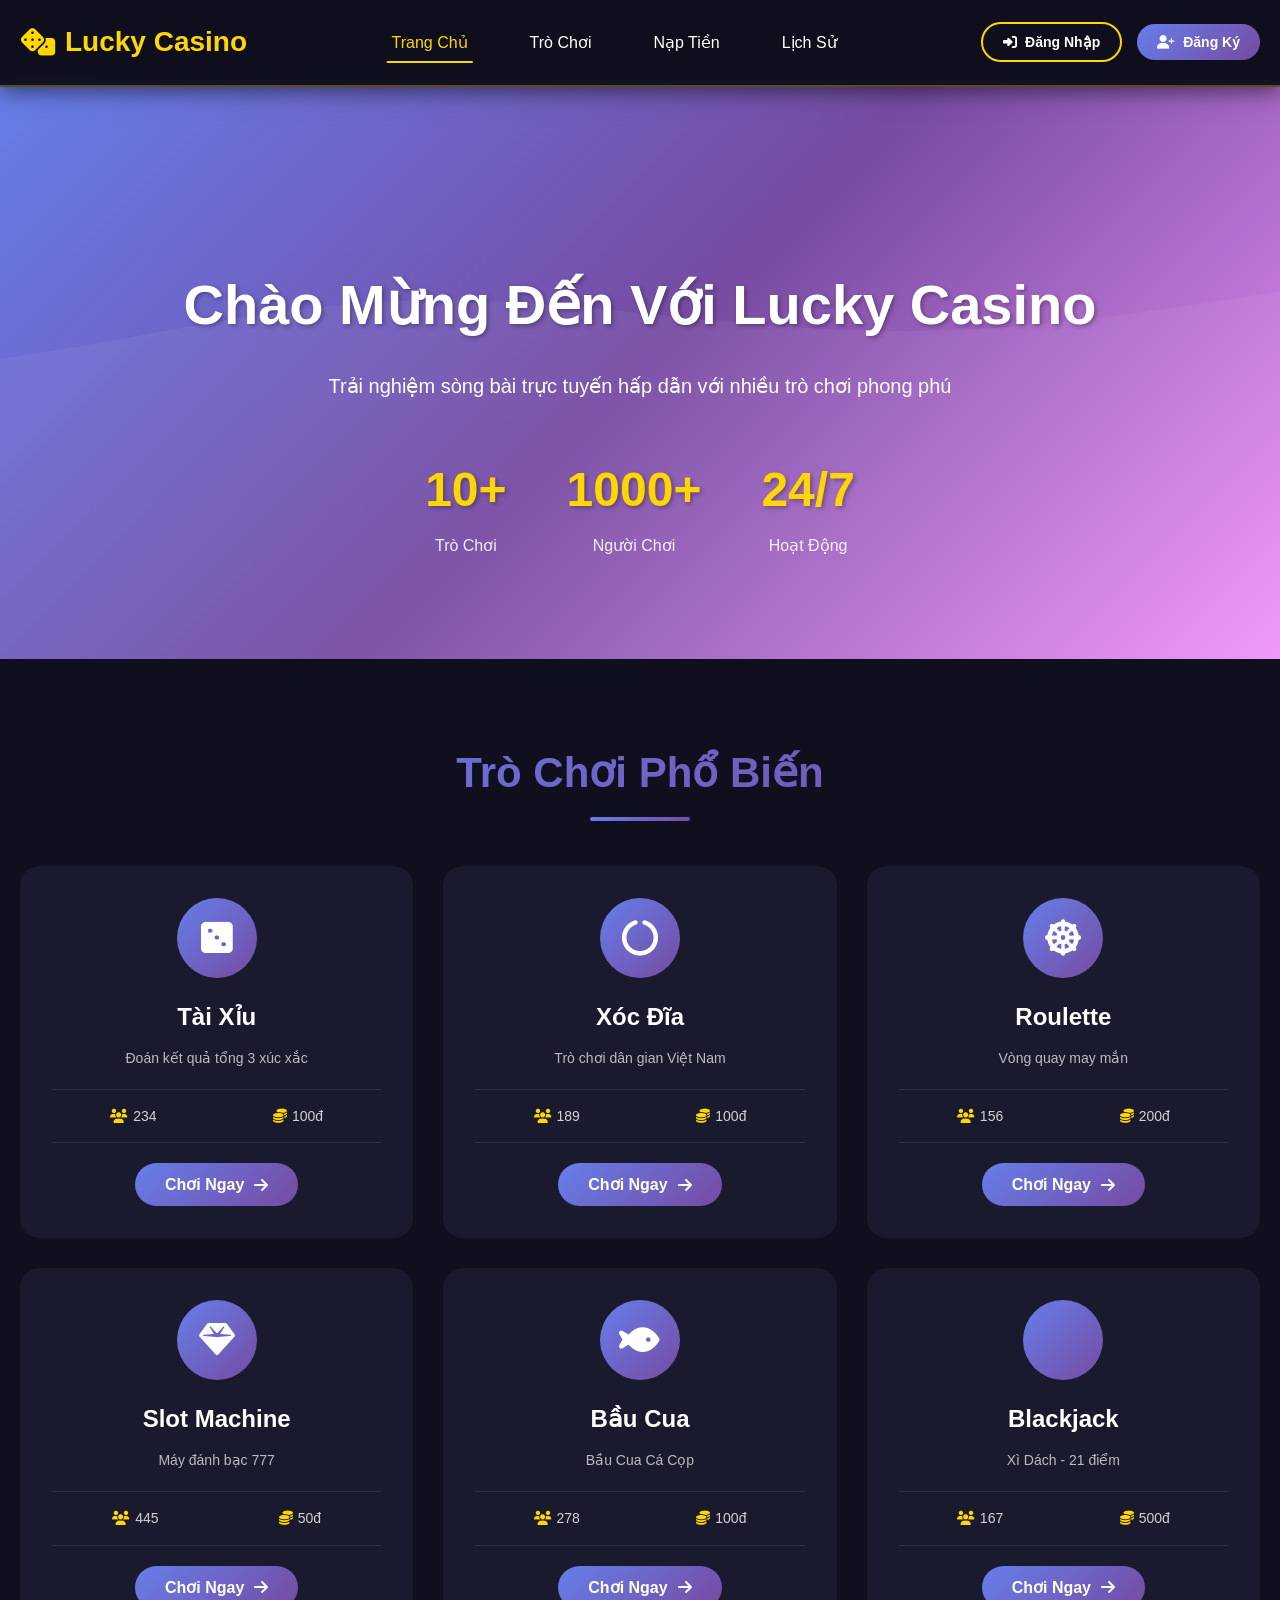
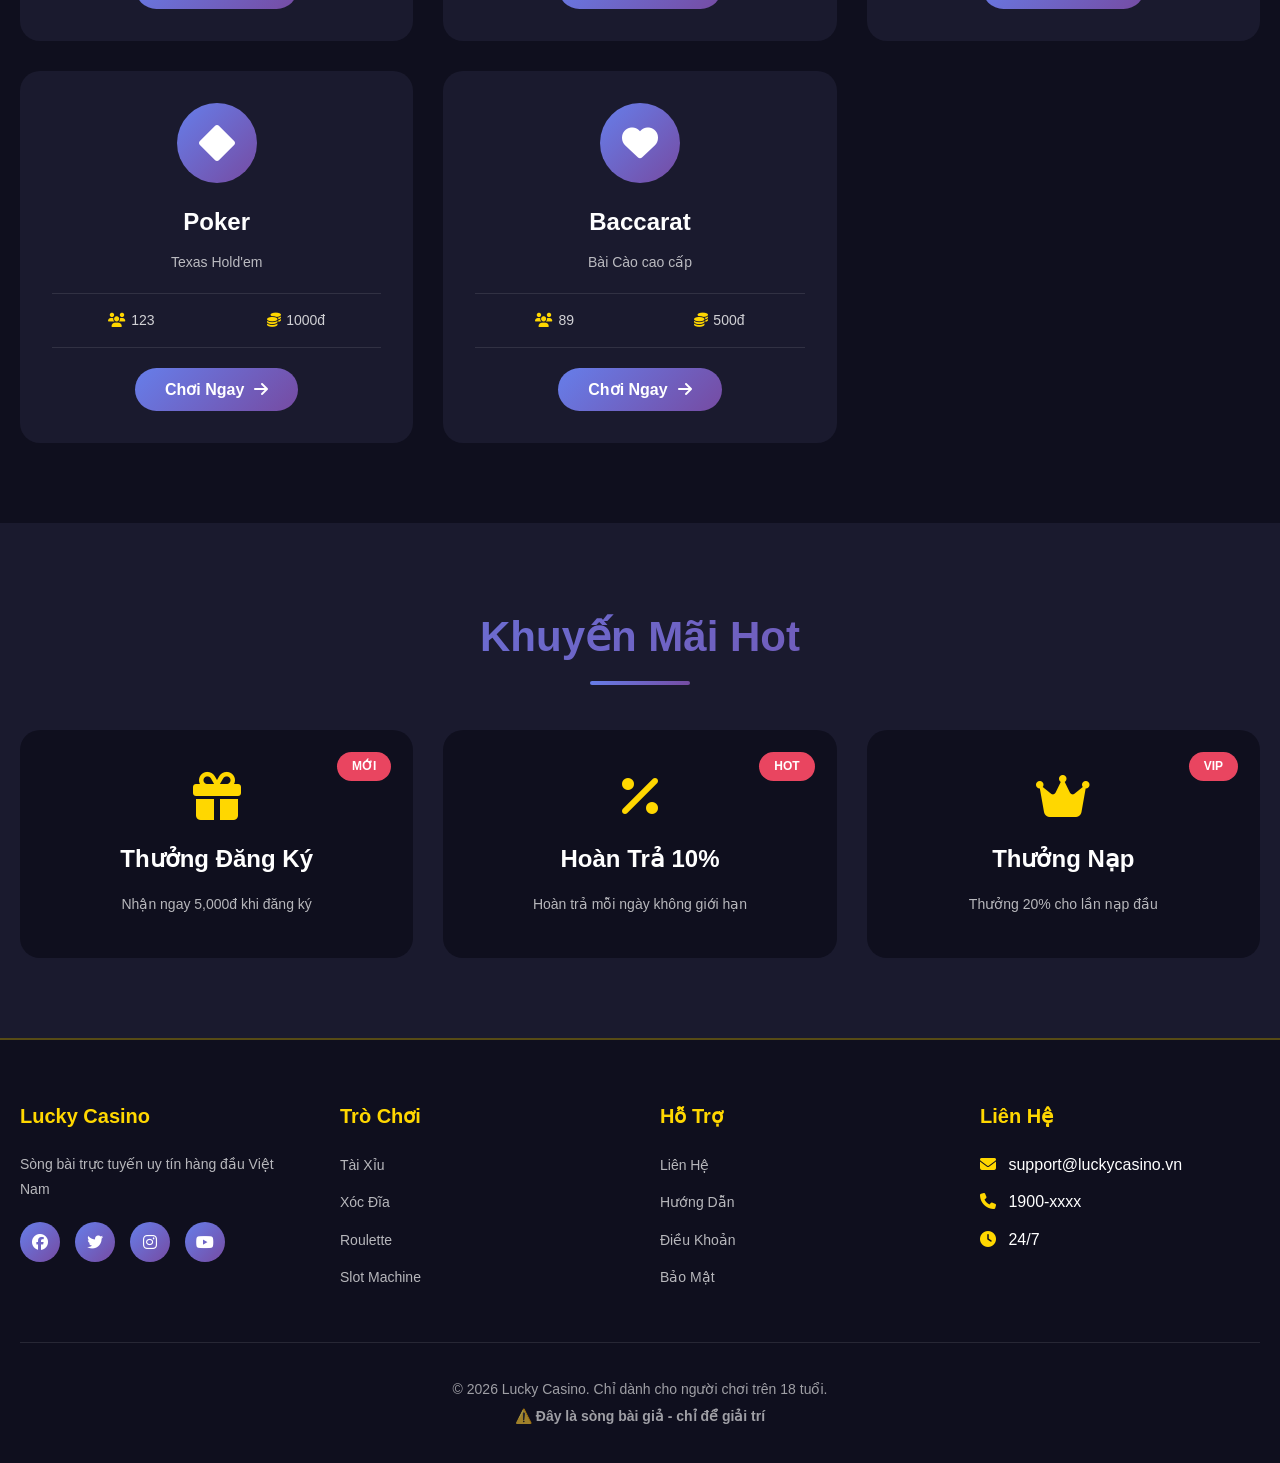
==== index.html @ 19bd76b5 "Add files via upload" ====
<!DOCTYPE html>
<html lang="vi">
<head>
    <meta charset="UTF-8">
    <meta name="viewport" content="width=device-width, initial-scale=1.0">
    <title>Lucky Casino - Sòng Bài Online</title>
    <link rel="stylesheet" href="css/style.css">
    <link rel="stylesheet" href="https://cdnjs.cloudflare.com/ajax/libs/font-awesome/6.4.0/css/all.min.css">
</head>
<body>
    <!-- Header -->
    <header class="header">
        <div class="container">
            <div class="header-content">
                <div class="logo">
                    <i class="fas fa-dice"></i>
                    <span>Lucky Casino</span>
                </div>
                <nav class="nav">
                    <a href="#" class="nav-link active">Trang Chủ</a>
                    <a href="#games" class="nav-link">Trò Chơi</a>
                    <a href="#" class="nav-link">Nạp Tiền</a>
                    <a href="#" class="nav-link">Lịch Sử</a>
                </nav>
                <div class="user-info" id="userInfo">
                    <!-- Logged Out State -->
                    <div class="auth-buttons" id="authButtons">
                        <button class="btn-login" onclick="showAuthModal('login')">
                            <i class="fas fa-sign-in-alt"></i>
                            Đăng Nhập
                        </button>
                        <button class="btn-register" onclick="showAuthModal('register')">
                            <i class="fas fa-user-plus"></i>
                            Đăng Ký
                        </button>
                    </div>
                    <!-- Logged In State -->
                    <div class="user-logged-in" id="userLoggedIn" style="display: none;">
                        <div class="balance">
                            <i class="fas fa-coins"></i>
                            <span id="userBalance">10,000</span>
                            <span class="currency">đ</span>
                        </div>
                        <div class="user-avatar" onclick="toggleUserMenu()">
                            <i class="fas fa-user"></i>
                            <span id="userName" class="user-name">Player</span>
                        </div>
                        <!-- User Dropdown Menu -->
                        <div class="user-menu" id="userMenu">
                            <div class="user-menu-header">
                                <i class="fas fa-user-circle"></i>
                                <span id="userMenuName">Player</span>
                            </div>
                            <ul>
                                <li onclick="showProfile()"><i class="fas fa-id-card"></i> Hồ Sơ</li>
                                <li onclick="showDepositModal()"><i class="fas fa-wallet"></i> Nạp Tiền</li>
                                <li onclick="showHistory()"><i class="fas fa-history"></i> Lịch Sử</li>
                                <li onclick="showSettings()"><i class="fas fa-cog"></i> Cài Đặt</li>
                                <li class="logout" onclick="logout()"><i class="fas fa-sign-out-alt"></i> Đăng Xuất</li>
                            </ul>
                        </div>
                    </div>
                </div>
            </div>
        </div>
    </header>

    <!-- Hero Section -->
    <section class="hero">
        <div class="hero-overlay"></div>
        <div class="container">
            <div class="hero-content">
                <h1 class="hero-title">Chào Mừng Đến Với Lucky Casino</h1>
                <p class="hero-subtitle">Trải nghiệm sòng bài trực tuyến hấp dẫn với nhiều trò chơi phong phú</p>
                <div class="hero-stats">
                    <div class="stat-item">
                        <div class="stat-number">10+</div>
                        <div class="stat-label">Trò Chơi</div>
                    </div>
                    <div class="stat-item">
                        <div class="stat-number">1000+</div>
                        <div class="stat-label">Người Chơi</div>
                    </div>
                    <div class="stat-item">
                        <div class="stat-number">24/7</div>
                        <div class="stat-label">Hoạt Động</div>
                    </div>
                </div>
            </div>
        </div>
    </section>

    <!-- Games Section -->
    <section class="games-section" id="games">
        <div class="container">
            <h2 class="section-title">Trò Chơi Phổ Biến</h2>
            <div class="games-grid">
                <!-- Tài Xỉu -->
                <div class="game-card" data-game="taixiu">
                    <div class="game-icon">
                        <i class="fas fa-dice-three"></i>
                    </div>
                    <h3 class="game-title">Tài Xỉu</h3>
                    <p class="game-description">Đoán kết quả tổng 3 xúc xắc</p>
                    <div class="game-stats">
                        <span class="players"><i class="fas fa-users"></i> 234</span>
                        <span class="min-bet"><i class="fas fa-coins"></i> 100đ</span>
                    </div>
                    <button class="play-btn">
                        <span>Chơi Ngay</span>
                        <i class="fas fa-arrow-right"></i>
                    </button>
                </div>

                <!-- Xóc Đĩa -->
                <div class="game-card" data-game="xocdia">
                    <div class="game-icon">
                        <i class="fas fa-circle-notch"></i>
                    </div>
                    <h3 class="game-title">Xóc Đĩa</h3>
                    <p class="game-description">Trò chơi dân gian Việt Nam</p>
                    <div class="game-stats">
                        <span class="players"><i class="fas fa-users"></i> 189</span>
                        <span class="min-bet"><i class="fas fa-coins"></i> 100đ</span>
                    </div>
                    <button class="play-btn">
                        <span>Chơi Ngay</span>
                        <i class="fas fa-arrow-right"></i>
                    </button>
                </div>

                <!-- Roulette -->
                <div class="game-card" data-game="roulette">
                    <div class="game-icon">
                        <i class="fas fa-dharmachakra"></i>
                    </div>
                    <h3 class="game-title">Roulette</h3>
                    <p class="game-description">Vòng quay may mắn</p>
                    <div class="game-stats">
                        <span class="players"><i class="fas fa-users"></i> 156</span>
                        <span class="min-bet"><i class="fas fa-coins"></i> 200đ</span>
                    </div>
                    <button class="play-btn">
                        <span>Chơi Ngay</span>
                        <i class="fas fa-arrow-right"></i>
                    </button>
                </div>

                <!-- Slot Machine -->
                <div class="game-card" data-game="slot">
                    <div class="game-icon">
                        <i class="fas fa-gem"></i>
                    </div>
                    <h3 class="game-title">Slot Machine</h3>
                    <p class="game-description">Máy đánh bạc 777</p>
                    <div class="game-stats">
                        <span class="players"><i class="fas fa-users"></i> 445</span>
                        <span class="min-bet"><i class="fas fa-coins"></i> 50đ</span>
                    </div>
                    <button class="play-btn">
                        <span>Chơi Ngay</span>
                        <i class="fas fa-arrow-right"></i>
                    </button>
                </div>

                <!-- Bầu Cua -->
                <div class="game-card" data-game="baucua">
                    <div class="game-icon">
                        <i class="fas fa-fish"></i>
                    </div>
                    <h3 class="game-title">Bầu Cua</h3>
                    <p class="game-description">Bầu Cua Cá Cọp</p>
                    <div class="game-stats">
                        <span class="players"><i class="fas fa-users"></i> 278</span>
                        <span class="min-bet"><i class="fas fa-coins"></i> 100đ</span>
                    </div>
                    <button class="play-btn">
                        <span>Chơi Ngay</span>
                        <i class="fas fa-arrow-right"></i>
                    </button>
                </div>

                <!-- Blackjack -->
                <div class="game-card" data-game="blackjack">
                    <div class="game-icon">
                        <i class="fas fa-spade"></i>
                    </div>
                    <h3 class="game-title">Blackjack</h3>
                    <p class="game-description">Xì Dách - 21 điểm</p>
                    <div class="game-stats">
                        <span class="players"><i class="fas fa-users"></i> 167</span>
                        <span class="min-bet"><i class="fas fa-coins"></i> 500đ</span>
                    </div>
                    <button class="play-btn">
                        <span>Chơi Ngay</span>
                        <i class="fas fa-arrow-right"></i>
                    </button>
                </div>

                <!-- Poker -->
                <div class="game-card" data-game="poker">
                    <div class="game-icon">
                        <i class="fas fa-diamond"></i>
                    </div>
                    <h3 class="game-title">Poker</h3>
                    <p class="game-description">Texas Hold'em</p>
                    <div class="game-stats">
                        <span class="players"><i class="fas fa-users"></i> 123</span>
                        <span class="min-bet"><i class="fas fa-coins"></i> 1000đ</span>
                    </div>
                    <button class="play-btn">
                        <span>Chơi Ngay</span>
                        <i class="fas fa-arrow-right"></i>
                    </button>
                </div>

                <!-- Baccarat -->
                <div class="game-card" data-game="baccarat">
                    <div class="game-icon">
                        <i class="fas fa-heart"></i>
                    </div>
                    <h3 class="game-title">Baccarat</h3>
                    <p class="game-description">Bài Cào cao cấp</p>
                    <div class="game-stats">
                        <span class="players"><i class="fas fa-users"></i> 89</span>
                        <span class="min-bet"><i class="fas fa-coins"></i> 500đ</span>
                    </div>
                    <button class="play-btn">
                        <span>Chơi Ngay</span>
                        <i class="fas fa-arrow-right"></i>
                    </button>
                </div>
            </div>
        </div>
    </section>

    <!-- Promotions Section -->
    <section class="promotions-section">
        <div class="container">
            <h2 class="section-title">Khuyến Mãi Hot</h2>
            <div class="promotions-grid">
                <div class="promo-card">
                    <div class="promo-badge">Mới</div>
                    <i class="fas fa-gift promo-icon"></i>
                    <h3>Thưởng Đăng Ký</h3>
                    <p>Nhận ngay 5,000đ khi đăng ký</p>
                </div>
                <div class="promo-card">
                    <div class="promo-badge">Hot</div>
                    <i class="fas fa-percentage promo-icon"></i>
                    <h3>Hoàn Trả 10%</h3>
                    <p>Hoàn trả mỗi ngày không giới hạn</p>
                </div>
                <div class="promo-card">
                    <div class="promo-badge">VIP</div>
                    <i class="fas fa-crown promo-icon"></i>
                    <h3>Thưởng Nạp</h3>
                    <p>Thưởng 20% cho lần nạp đầu</p>
                </div>
            </div>
        </div>
    </section>

    <!-- Footer -->
    <footer class="footer">
        <div class="container">
            <div class="footer-content">
                <div class="footer-section">
                    <h4>Lucky Casino</h4>
                    <p>Sòng bài trực tuyến uy tín hàng đầu Việt Nam</p>
                    <div class="social-links">
                        <a href="#"><i class="fab fa-facebook"></i></a>
                        <a href="#"><i class="fab fa-twitter"></i></a>
                        <a href="#"><i class="fab fa-instagram"></i></a>
                        <a href="#"><i class="fab fa-youtube"></i></a>
                    </div>
                </div>
                <div class="footer-section">
                    <h4>Trò Chơi</h4>
                    <ul>
                        <li><a href="#">Tài Xỉu</a></li>
                        <li><a href="#">Xóc Đĩa</a></li>
                        <li><a href="#">Roulette</a></li>
                        <li><a href="#">Slot Machine</a></li>
                    </ul>
                </div>
                <div class="footer-section">
                    <h4>Hỗ Trợ</h4>
                    <ul>
                        <li><a href="#">Liên Hệ</a></li>
                        <li><a href="#">Hướng Dẫn</a></li>
                        <li><a href="#">Điều Khoản</a></li>
                        <li><a href="#">Bảo Mật</a></li>
                    </ul>
                </div>
                <div class="footer-section">
                    <h4>Liên Hệ</h4>
                    <ul>
                        <li><i class="fas fa-envelope"></i> support@luckycasino.vn</li>
                        <li><i class="fas fa-phone"></i> 1900-xxxx</li>
                        <li><i class="fas fa-clock"></i> 24/7</li>
                    </ul>
                </div>
            </div>
            <div class="footer-bottom">
                <p>&copy; 2026 Lucky Casino. Chỉ dành cho người chơi trên 18 tuổi.</p>
                <p class="warning">⚠️ Đây là sòng bài giả - chỉ để giải trí</p>
            </div>
        </div>
    </footer>

    <!-- Auth Modal -->
    <div class="auth-modal" id="authModal">
        <div class="auth-modal-overlay" onclick="closeAuthModal()"></div>
        <div class="auth-modal-content">
            <button class="auth-modal-close" onclick="closeAuthModal()">
                <i class="fas fa-times"></i>
            </button>
            
            <!-- Login Form -->
            <div class="auth-form" id="loginForm">
                <div class="auth-header">
                    <i class="fas fa-dice auth-icon"></i>
                    <h2>Đăng Nhập</h2>
                    <p>Chào mừng trở lại Lucky Casino!</p>
                </div>
                <form onsubmit="handleLogin(event)">
                    <div class="form-group">
                        <label>
                            <i class="fas fa-user"></i>
                            Tên đăng nhập hoặc Email
                        </label>
                        <input type="text" id="loginUsername" placeholder="Nhập tên đăng nhập" required>
                    </div>
                    <div class="form-group">
                        <label>
                            <i class="fas fa-lock"></i>
                            Mật khẩu
                        </label>
                        <div class="password-input">
                            <input type="password" id="loginPassword" placeholder="Nhập mật khẩu" required>
                            <button type="button" class="toggle-password" onclick="togglePassword('loginPassword')">
                                <i class="fas fa-eye"></i>
                            </button>
                        </div>
                    </div>
                    <div class="form-options">
                        <label class="remember-me">
                            <input type="checkbox" id="rememberMe">
                            <span>Ghi nhớ đăng nhập</span>
                        </label>
                        <a href="#" class="forgot-password">Quên mật khẩu?</a>
                    </div>
                    <button type="submit" class="btn-submit">
                        <i class="fas fa-sign-in-alt"></i>
                        Đăng Nhập
                    </button>
                </form>
                <div class="auth-divider">
                    <span>hoặc</span>
                </div>
                <div class="social-login">
                    <button class="btn-social btn-facebook">
                        <i class="fab fa-facebook-f"></i>
                        Facebook
                    </button>
                    <button class="btn-social btn-google">
                        <i class="fab fa-google"></i>
                        Google
                    </button>
                </div>
                <div class="auth-switch">
                    <p>Chưa có tài khoản? <a href="#" onclick="switchAuthMode('register'); return false;">Đăng ký ngay</a></p>
                </div>
            </div>

            <!-- Register Form -->
            <div class="auth-form" id="registerForm" style="display: none;">
                <div class="auth-header">
                    <i class="fas fa-user-plus auth-icon"></i>
                    <h2>Đăng Ký Tài Khoản</h2>
                    <p>Tham gia Lucky Casino ngay hôm nay!</p>
                </div>
                <form onsubmit="handleRegister(event)">
                    <div class="form-group">
                        <label>
                            <i class="fas fa-user"></i>
                            Tên đăng nhập
                        </label>
                        <input type="text" id="registerUsername" placeholder="Chọn tên đăng nhập" required minlength="4">
                        <small class="form-hint">Ít nhất 4 ký tự</small>
                    </div>
                    <div class="form-group">
                        <label>
                            <i class="fas fa-envelope"></i>
                            Email
                        </label>
                        <input type="email" id="registerEmail" placeholder="your@email.com" required>
                    </div>
                    <div class="form-group">
                        <label>
                            <i class="fas fa-phone"></i>
                            Số điện thoại
                        </label>
                        <input type="tel" id="registerPhone" placeholder="0123456789" required pattern="[0-9]{10}">
                        <small class="form-hint">10 chữ số</small>
                    </div>
                    <div class="form-group">
                        <label>
                            <i class="fas fa-lock"></i>
                            Mật khẩu
                        </label>
                        <div class="password-input">
                            <input type="password" id="registerPassword" placeholder="Tạo mật khẩu mạnh" required minlength="6">
                            <button type="button" class="toggle-password" onclick="togglePassword('registerPassword')">
                                <i class="fas fa-eye"></i>
                            </button>
                        </div>
                        <div class="password-strength" id="passwordStrength">
                            <div class="strength-bar"></div>
                        </div>
                        <small class="form-hint">Ít nhất 6 ký tự</small>
                    </div>
                    <div class="form-group">
                        <label>
                            <i class="fas fa-lock"></i>
                            Xác nhận mật khẩu
                        </label>
                        <div class="password-input">
                            <input type="password" id="registerPasswordConfirm" placeholder="Nhập lại mật khẩu" required>
                            <button type="button" class="toggle-password" onclick="togglePassword('registerPasswordConfirm')">
                                <i class="fas fa-eye"></i>
                            </button>
                        </div>
                    </div>
                    <div class="form-group checkbox-group">
                        <label class="checkbox-label">
                            <input type="checkbox" id="agreeTerms" required>
                            <span>Tôi đồng ý với <a href="#">Điều khoản sử dụng</a> và <a href="#">Chính sách bảo mật</a></span>
                        </label>
                        <label class="checkbox-label">
                            <input type="checkbox" id="ageConfirm" required>
                            <span>Tôi xác nhận đã đủ 18 tuổi</span>
                        </label>
                    </div>
                    <button type="submit" class="btn-submit">
                        <i class="fas fa-user-plus"></i>
                        Đăng Ký
                    </button>
                </form>
                <div class="auth-divider">
                    <span>hoặc</span>
                </div>
                <div class="social-login">
                    <button class="btn-social btn-facebook">
                        <i class="fab fa-facebook-f"></i>
                        Facebook
                    </button>
                    <button class="btn-social btn-google">
                        <i class="fab fa-google"></i>
                        Google
                    </button>
                </div>
                <div class="auth-switch">
                    <p>Đã có tài khoản? <a href="#" onclick="switchAuthMode('login'); return false;">Đăng nhập</a></p>
                </div>
            </div>
        </div>
    </div>

    <!-- Deposit Modal -->
    <div class="modal" id="depositModal">
        <div class="modal-overlay" onclick="closeDepositModal()"></div>
        <div class="modal-content">
            <button class="modal-close" onclick="closeDepositModal()">
                <i class="fas fa-times"></i>
            </button>
            
            <div class="modal-header">
                <i class="fas fa-wallet"></i>
                <h2>Nạp Tiền</h2>
                <p>Chọn phương thức nạp tiền phù hợp</p>
            </div>

            <div class="deposit-methods">
                <div class="method-card" onclick="selectDepositMethod('bank')">
                    <div class="method-icon">
                        <i class="fas fa-university"></i>
                    </div>
                    <h3>Chuyển Khoản</h3>
                    <p>Ngân hàng nội địa</p>
                    <span class="method-badge">Phổ biến</span>
                </div>

                <div class="method-card" onclick="selectDepositMethod('momo')">
                    <div class="method-icon momo">
                        <i class="fas fa-mobile-alt"></i>
                    </div>
                    <h3>Ví MoMo</h3>
                    <p>Nạp qua ví điện tử</p>
                    <span class="method-badge instant">Tức thì</span>
                </div>

                <div class="method-card" onclick="selectDepositMethod('zalopay')">
                    <div class="method-icon zalopay">
                        <i class="fas fa-wallet"></i>
                    </div>
                    <h3>ZaloPay</h3>
                    <p>Thanh toán nhanh</p>
                    <span class="method-badge instant">Tức thì</span>
                </div>

                <div class="method-card" onclick="selectDepositMethod('card')">
                    <div class="method-icon card">
                        <i class="fas fa-credit-card"></i>
                    </div>
                    <h3>Thẻ Cào</h3>
                    <p>Viettel, Mobi, Vina</p>
                    <span class="method-badge">Tiện lợi</span>
                </div>
            </div>

            <!-- Deposit Form -->
            <div class="deposit-form" id="depositForm" style="display: none;">
                <div class="back-btn" onclick="backToMethods()">
                    <i class="fas fa-arrow-left"></i> Quay lại
                </div>

                <div class="deposit-form-content">
                    <!-- Bank Transfer -->
                    <div class="payment-method" id="bankMethod" style="display: none;">
                        <h3><i class="fas fa-university"></i> Chuyển Khoản Ngân Hàng</h3>
                        <div class="bank-info">
                            <div class="info-item">
                                <label>Ngân hàng:</label>
                                <span class="copyable" onclick="copyText(this)">Vietcombank <i class="fas fa-copy"></i></span>
                            </div>
                            <div class="info-item">
                                <label>Số tài khoản:</label>
                                <span class="copyable" onclick="copyText(this)">0123456789 <i class="fas fa-copy"></i></span>
                            </div>
                            <div class="info-item">
                                <label>Chủ tài khoản:</label>
                                <span>LUCKY CASINO</span>
                            </div>
                            <div class="info-item">
                                <label>Nội dung CK:</label>
                                <span class="copyable highlight" onclick="copyText(this)">LC<span id="userCode">12345</span> <i class="fas fa-copy"></i></span>
                            </div>
                        </div>
                        <div class="qr-code">
                            <div class="qr-placeholder">
                                <i class="fas fa-qrcode"></i>
                                <p>Mã QR chuyển khoản</p>
                            </div>
                        </div>
                        <div class="form-group">
                            <label>Số tiền nạp (đ):</label>
                            <input type="number" id="bankAmount" placeholder="Nhập số tiền" min="10000" step="10000">
                            <div class="quick-amounts">
                                <button onclick="setAmount(10000)">10,000đ</button>
                                <button onclick="setAmount(50000)">50,000đ</button>
                                <button onclick="setAmount(100000)">100,000đ</button>
                                <button onclick="setAmount(500000)">500,000đ</button>
                            </div>
                        </div>
                        <button class="btn-submit" onclick="confirmDeposit('bank')">
                            <i class="fas fa-check"></i> Tôi Đã Chuyển Khoản
                        </button>
                    </div>

                    <!-- MoMo -->
                    <div class="payment-method" id="momoMethod" style="display: none;">
                        <h3><i class="fas fa-mobile-alt"></i> Nạp Qua Ví MoMo</h3>
                        <div class="ewallet-info">
                            <div class="info-item">
                                <label>Số điện thoại:</label>
                                <span class="copyable" onclick="copyText(this)">0912345678 <i class="fas fa-copy"></i></span>
                            </div>
                            <div class="info-item">
                                <label>Tên:</label>
                                <span>LUCKY CASINO</span>
                            </div>
                            <div class="info-item">
                                <label>Nội dung:</label>
                                <span class="copyable highlight" onclick="copyText(this)">LC<span id="userCodeMomo">12345</span> <i class="fas fa-copy"></i></span>
                            </div>
                        </div>
                        <div class="form-group">
                            <label>Số tiền nạp (đ):</label>
                            <input type="number" id="momoAmount" placeholder="Nhập số tiền" min="10000" step="10000">
                            <div class="quick-amounts">
                                <button onclick="setAmount(10000, 'momo')">10,000đ</button>
                                <button onclick="setAmount(50000, 'momo')">50,000đ</button>
                                <button onclick="setAmount(100000, 'momo')">100,000đ</button>
                                <button onclick="setAmount(500000, 'momo')">500,000đ</button>
                            </div>
                        </div>
                        <button class="btn-submit" onclick="confirmDeposit('momo')">
                            <i class="fas fa-check"></i> Xác Nhận Đã Chuyển
                        </button>
                    </div>

                    <!-- ZaloPay -->
                    <div class="payment-method" id="zalopayMethod" style="display: none;">
                        <h3><i class="fas fa-wallet"></i> Nạp Qua ZaloPay</h3>
                        <div class="ewallet-info">
                            <div class="info-item">
                                <label>Số điện thoại:</label>
                                <span class="copyable" onclick="copyText(this)">0987654321 <i class="fas fa-copy"></i></span>
                            </div>
                            <div class="info-item">
                                <label>Tên:</label>
                                <span>LUCKY CASINO</span>
                            </div>
                            <div class="info-item">
                                <label>Nội dung:</label>
                                <span class="copyable highlight" onclick="copyText(this)">LC<span id="userCodeZalo">12345</span> <i class="fas fa-copy"></i></span>
                            </div>
                        </div>
                        <div class="form-group">
                            <label>Số tiền nạp (đ):</label>
                            <input type="number" id="zalopayAmount" placeholder="Nhập số tiền" min="10000" step="10000">
                            <div class="quick-amounts">
                                <button onclick="setAmount(10000, 'zalopay')">10,000đ</button>
                                <button onclick="setAmount(50000, 'zalopay')">50,000đ</button>
                                <button onclick="setAmount(100000, 'zalopay')">100,000đ</button>
                                <button onclick="setAmount(500000, 'zalopay')">500,000đ</button>
                            </div>
                        </div>
                        <button class="btn-submit" onclick="confirmDeposit('zalopay')">
                            <i class="fas fa-check"></i> Xác Nhận Đã Chuyển
                        </button>
                    </div>

                    <!-- Card -->
                    <div class="payment-method" id="cardMethod" style="display: none;">
                        <h3><i class="fas fa-credit-card"></i> Nạp Bằng Thẻ Cào</h3>
                        <div class="form-group">
                            <label>Loại thẻ:</label>
                            <select id="cardType">
                                <option value="viettel">Viettel</option>
                                <option value="mobifone">Mobifone</option>
                                <option value="vinaphone">Vinaphone</option>
                            </select>
                        </div>
                        <div class="form-group">
                            <label>Mệnh giá:</label>
                            <select id="cardValue">
                                <option value="10000">10,000đ</option>
                                <option value="20000">20,000đ</option>
                                <option value="50000">50,000đ</option>
                                <option value="100000">100,000đ</option>
                                <option value="200000">200,000đ</option>
                                <option value="500000">500,000đ</option>
                            </select>
                        </div>
                        <div class="form-group">
                            <label>Mã thẻ:</label>
                            <input type="text" id="cardCode" placeholder="Nhập mã thẻ" maxlength="16">
                        </div>
                        <div class="form-group">
                            <label>Số serial:</label>
                            <input type="text" id="cardSerial" placeholder="Nhập số serial" maxlength="16">
                        </div>
                        <div class="note">
                            <i class="fas fa-info-circle"></i>
                            Phí xử lý: 20% (Nhận 80% giá trị thẻ)
                        </div>
                        <button class="btn-submit" onclick="confirmDeposit('card')">
                            <i class="fas fa-check"></i> Nạp Thẻ
                        </button>
                    </div>
                </div>
            </div>
        </div>
    </div>

    <!-- History Modal -->
    <div class="modal" id="historyModal">
        <div class="modal-overlay" onclick="closeHistoryModal()"></div>
        <div class="modal-content modal-large">
            <button class="modal-close" onclick="closeHistoryModal()">
                <i class="fas fa-times"></i>
            </button>
            
            <div class="modal-header">
                <i class="fas fa-history"></i>
                <h2>Lịch Sử Giao Dịch</h2>
                <p>Xem lại các giao dịch và hoạt động của bạn</p>
            </div>

            <!-- Filter Tabs -->
            <div class="history-tabs">
                <button class="tab-btn active" onclick="filterHistory('all')">
                    <i class="fas fa-list"></i> Tất Cả
                </button>
                <button class="tab-btn" onclick="filterHistory('deposit')">
                    <i class="fas fa-arrow-down"></i> Nạp Tiền
                </button>
                <button class="tab-btn" onclick="filterHistory('game')">
                    <i class="fas fa-gamepad"></i> Chơi Game
                </button>
                <button class="tab-btn" onclick="filterHistory('bonus')">
                    <i class="fas fa-gift"></i> Thưởng
                </button>
            </div>

            <!-- History List -->
            <div class="history-list" id="historyList">
                <div class="empty-state">
                    <i class="fas fa-folder-open"></i>
                    <p>Chưa có giao dịch nào</p>
                </div>
            </div>

            <!-- Pagination -->
            <div class="pagination" id="historyPagination" style="display: none;">
                <button class="page-btn" onclick="previousPage()">
                    <i class="fas fa-chevron-left"></i>
                </button>
                <span class="page-info">Trang <span id="currentPage">1</span> / <span id="totalPages">1</span></span>
                <button class="page-btn" onclick="nextPage()">
                    <i class="fas fa-chevron-right"></i>
                </button>
            </div>
        </div>
    </div>

    <script src="js/main.js"></script>
</body>
</html>
---- css/style.css ----
/* Reset & Base Styles */
* {
    margin: 0;
    padding: 0;
    box-sizing: border-box;
}

:root {
    --primary: #FFD700;
    --secondary: #1a1a2e;
    --accent: #e94560;
    --dark: #0f0f1e;
    --light: #ffffff;
    --gradient: linear-gradient(135deg, #667eea 0%, #764ba2 100%);
    --gradient-gold: linear-gradient(135deg, #f093fb 0%, #f5576c 100%);
    --shadow: 0 10px 30px rgba(0, 0, 0, 0.3);
}

body {
    font-family: 'Segoe UI', Tahoma, Geneva, Verdana, sans-serif;
    background: var(--dark);
    color: var(--light);
    line-height: 1.6;
    overflow-x: hidden;
}

.container {
    max-width: 1400px;
    margin: 0 auto;
    padding: 0 20px;
}

/* Header Styles */
.header {
    background: rgba(15, 15, 30, 0.95);
    backdrop-filter: blur(10px);
    padding: 20px 0;
    position: fixed;
    width: 100%;
    top: 0;
    z-index: 1000;
    border-bottom: 2px solid rgba(255, 215, 0, 0.3);
    box-shadow: 0 5px 20px rgba(0, 0, 0, 0.5);
}

.header-content {
    display: flex;
    justify-content: space-between;
    align-items: center;
}

.logo {
    display: flex;
    align-items: center;
    gap: 10px;
    font-size: 28px;
    font-weight: bold;
    color: var(--primary);
    cursor: pointer;
    transition: transform 0.3s ease;
}

.logo:hover {
    transform: scale(1.05);
}

.logo i {
    animation: rotate 3s linear infinite;
}

@keyframes rotate {
    from { transform: rotate(0deg); }
    to { transform: rotate(360deg); }
}

.nav {
    display: flex;
    gap: 30px;
}

.nav-link {
    color: var(--light);
    text-decoration: none;
    font-weight: 500;
    padding: 8px 16px;
    border-radius: 8px;
    transition: all 0.3s ease;
    position: relative;
}

.nav-link::after {
    content: '';
    position: absolute;
    bottom: 0;
    left: 50%;
    width: 0;
    height: 2px;
    background: var(--primary);
    transform: translateX(-50%);
    transition: width 0.3s ease;
}

.nav-link:hover::after,
.nav-link.active::after {
    width: 80%;
}

.nav-link:hover,
.nav-link.active {
    color: var(--primary);
}

.user-info {
    display: flex;
    align-items: center;
    gap: 20px;
}

.balance {
    background: var(--gradient);
    padding: 10px 20px;
    border-radius: 25px;
    display: flex;
    align-items: center;
    gap: 8px;
    font-weight: bold;
    box-shadow: var(--shadow);
    animation: glow 2s ease-in-out infinite;
    white-space: nowrap;
    min-width: 120px;
}

@keyframes glow {
    0%, 100% { box-shadow: 0 0 10px rgba(255, 215, 0, 0.5); }
    50% { box-shadow: 0 0 20px rgba(255, 215, 0, 0.8); }
}

.currency {
    color: var(--primary);
}

/* Hero Section */
.hero {
    background: linear-gradient(135deg, #667eea 0%, #764ba2 50%, #f093fb 100%);
    padding: 180px 0 100px;
    position: relative;
    overflow: hidden;
    margin-top: 80px;
}

.hero::before {
    content: '';
    position: absolute;
    top: 0;
    left: 0;
    right: 0;
    bottom: 0;
    background: url('data:image/svg+xml,<svg xmlns="http://www.w3.org/2000/svg" viewBox="0 0 1440 320"><path fill="%23ffffff" fill-opacity="0.05" d="M0,96L48,112C96,128,192,160,288,160C384,160,480,128,576,122.7C672,117,768,139,864,138.7C960,139,1056,117,1152,106.7C1248,96,1344,96,1392,96L1440,96L1440,320L1392,320C1344,320,1248,320,1152,320C1056,320,960,320,864,320C768,320,672,320,576,320C480,320,384,320,288,320C192,320,96,320,48,320L0,320Z"></path></svg>') no-repeat bottom;
    background-size: cover;
    animation: wave 10s linear infinite;
}

@keyframes wave {
    0% { background-position: 0 bottom; }
    100% { background-position: 1440px bottom; }
}

.hero-content {
    position: relative;
    z-index: 1;
    text-align: center;
}

.hero-title {
    font-size: 56px;
    font-weight: bold;
    margin-bottom: 20px;
    animation: fadeInDown 1s ease;
    text-shadow: 2px 2px 4px rgba(0, 0, 0, 0.3);
}

@keyframes fadeInDown {
    from {
        opacity: 0;
        transform: translateY(-30px);
    }
    to {
        opacity: 1;
        transform: translateY(0);
    }
}

.hero-subtitle {
    font-size: 20px;
    margin-bottom: 50px;
    opacity: 0.95;
    animation: fadeInUp 1s ease 0.3s both;
}

@keyframes fadeInUp {
    from {
        opacity: 0;
        transform: translateY(30px);
    }
    to {
        opacity: 1;
        transform: translateY(0);
    }
}

.hero-stats {
    display: flex;
    justify-content: center;
    gap: 60px;
    flex-wrap: wrap;
}

.stat-item {
    animation: fadeInUp 1s ease 0.6s both;
}

.stat-number {
    font-size: 48px;
    font-weight: bold;
    color: var(--primary);
    text-shadow: 2px 2px 4px rgba(0, 0, 0, 0.3);
}

.stat-label {
    font-size: 16px;
    opacity: 0.9;
    margin-top: 5px;
}

/* Games Section */
.games-section {
    padding: 80px 0;
    background: var(--dark);
}

.section-title {
    text-align: center;
    font-size: 42px;
    margin-bottom: 60px;
    background: var(--gradient);
    -webkit-background-clip: text;
    -webkit-text-fill-color: transparent;
    background-clip: text;
    position: relative;
}

.section-title::after {
    content: '';
    position: absolute;
    bottom: -15px;
    left: 50%;
    transform: translateX(-50%);
    width: 100px;
    height: 4px;
    background: var(--gradient);
    border-radius: 2px;
}

.games-grid {
    display: grid;
    grid-template-columns: repeat(auto-fit, minmax(300px, 1fr));
    gap: 30px;
}

.game-card {
    background: var(--secondary);
    border-radius: 20px;
    padding: 30px;
    text-align: center;
    transition: all 0.4s ease;
    cursor: pointer;
    border: 2px solid transparent;
    position: relative;
    overflow: hidden;
}

.game-card::before {
    content: '';
    position: absolute;
    top: 0;
    left: -100%;
    width: 100%;
    height: 100%;
    background: linear-gradient(90deg, transparent, rgba(255, 215, 0, 0.2), transparent);
    transition: left 0.5s ease;
}

.game-card:hover::before {
    left: 100%;
}

.game-card:hover {
    transform: translateY(-10px);
    border-color: var(--primary);
    box-shadow: 0 15px 40px rgba(255, 215, 0, 0.3);
}

.game-icon {
    width: 80px;
    height: 80px;
    background: var(--gradient);
    border-radius: 50%;
    display: flex;
    align-items: center;
    justify-content: center;
    margin: 0 auto 20px;
    font-size: 36px;
    transition: transform 0.4s ease;
}

.game-card:hover .game-icon {
    transform: rotateY(360deg);
}

.game-title {
    font-size: 24px;
    margin-bottom: 10px;
    color: var(--light);
}

.game-description {
    color: rgba(255, 255, 255, 0.7);
    margin-bottom: 20px;
    font-size: 14px;
}

.game-stats {
    display: flex;
    justify-content: space-around;
    margin-bottom: 20px;
    padding: 15px 0;
    border-top: 1px solid rgba(255, 255, 255, 0.1);
    border-bottom: 1px solid rgba(255, 255, 255, 0.1);
}

.game-stats span {
    display: flex;
    align-items: center;
    gap: 5px;
    font-size: 14px;
    color: rgba(255, 255, 255, 0.8);
}

.game-stats i {
    color: var(--primary);
}

.play-btn {
    background: var(--gradient);
    color: var(--light);
    border: none;
    padding: 12px 30px;
    border-radius: 25px;
    font-size: 16px;
    font-weight: bold;
    cursor: pointer;
    display: flex;
    align-items: center;
    justify-content: center;
    gap: 10px;
    margin: 0 auto;
    transition: all 0.3s ease;
    position: relative;
    overflow: hidden;
}

.play-btn::before {
    content: '';
    position: absolute;
    top: 50%;
    left: 50%;
    width: 0;
    height: 0;
    border-radius: 50%;
    background: rgba(255, 255, 255, 0.3);
    transform: translate(-50%, -50%);
    transition: width 0.6s ease, height 0.6s ease;
}

.play-btn:hover::before {
    width: 300px;
    height: 300px;
}

.play-btn:hover {
    transform: scale(1.05);
    box-shadow: 0 5px 20px rgba(255, 215, 0, 0.4);
}

.play-btn span,
.play-btn i {
    position: relative;
    z-index: 1;
}

/* Promotions Section */
.promotions-section {
    padding: 80px 0;
    background: var(--secondary);
}

.promotions-grid {
    display: grid;
    grid-template-columns: repeat(auto-fit, minmax(300px, 1fr));
    gap: 30px;
}

.promo-card {
    background: var(--dark);
    border-radius: 20px;
    padding: 40px;
    text-align: center;
    position: relative;
    transition: all 0.3s ease;
    border: 2px solid transparent;
}

.promo-card:hover {
    transform: translateY(-5px);
    border-color: var(--primary);
    box-shadow: 0 10px 30px rgba(255, 215, 0, 0.2);
}

.promo-badge {
    position: absolute;
    top: 20px;
    right: 20px;
    background: var(--accent);
    color: var(--light);
    padding: 5px 15px;
    border-radius: 20px;
    font-size: 12px;
    font-weight: bold;
    text-transform: uppercase;
}

.promo-icon {
    font-size: 48px;
    color: var(--primary);
    margin-bottom: 20px;
    animation: bounce 2s ease-in-out infinite;
}

@keyframes bounce {
    0%, 100% { transform: translateY(0); }
    50% { transform: translateY(-10px); }
}

.promo-card h3 {
    font-size: 24px;
    margin-bottom: 15px;
    color: var(--light);
}

.promo-card p {
    color: rgba(255, 255, 255, 0.7);
    font-size: 14px;
}

/* Footer */
.footer {
    background: rgba(15, 15, 30, 0.95);
    padding: 60px 0 30px;
    border-top: 2px solid rgba(255, 215, 0, 0.3);
}

.footer-content {
    display: grid;
    grid-template-columns: repeat(auto-fit, minmax(250px, 1fr));
    gap: 40px;
    margin-bottom: 40px;
}

.footer-section h4 {
    color: var(--primary);
    font-size: 20px;
    margin-bottom: 20px;
}

.footer-section p {
    color: rgba(255, 255, 255, 0.7);
    font-size: 14px;
    line-height: 1.8;
}

.footer-section ul {
    list-style: none;
}

.footer-section ul li {
    margin-bottom: 12px;
}

.footer-section ul li a {
    color: rgba(255, 255, 255, 0.7);
    text-decoration: none;
    transition: color 0.3s ease;
    font-size: 14px;
}

.footer-section ul li a:hover {
    color: var(--primary);
}

.footer-section ul li i {
    margin-right: 8px;
    color: var(--primary);
}

.social-links {
    display: flex;
    gap: 15px;
    margin-top: 20px;
}

.social-links a {
    width: 40px;
    height: 40px;
    background: var(--gradient);
    border-radius: 50%;
    display: flex;
    align-items: center;
    justify-content: center;
    color: var(--light);
    text-decoration: none;
    transition: transform 0.3s ease;
}

.social-links a:hover {
    transform: translateY(-5px);
}

.footer-bottom {
    text-align: center;
    padding-top: 30px;
    border-top: 1px solid rgba(255, 255, 255, 0.1);
}

.footer-bottom p {
    color: rgba(255, 255, 255, 0.6);
    font-size: 14px;
    margin: 5px 0;
}

.warning {
    color: var(--accent);
    font-weight: bold;
}

/* Responsive Design */
@media (max-width: 768px) {
    .header-content {
        flex-direction: column;
        gap: 20px;
    }

    .nav {
        flex-wrap: wrap;
        justify-content: center;
        gap: 15px;
    }

    .user-info {
        width: 100%;
        justify-content: center;
    }

    .user-avatar {
        max-width: 150px;
    }

    .user-name {
        max-width: 80px;
    }

    .balance {
        font-size: 14px;
        padding: 8px 16px;
    }

    .hero-title {
        font-size: 36px;
    }

    .hero-subtitle {
        font-size: 16px;
    }

    .stat-number {
        font-size: 32px;
    }

    .section-title {
        font-size: 32px;
    }

    .games-grid {
        grid-template-columns: 1fr;
    }

    .footer-content {
        grid-template-columns: 1fr;
        text-align: center;
    }

    .social-links {
        justify-content: center;
    }
}

/* Animations */
@keyframes fadeIn {
    from {
        opacity: 0;
    }
    to {
        opacity: 1;
    }
}

.game-card {
    animation: fadeIn 0.6s ease;
}

.game-card:nth-child(1) { animation-delay: 0.1s; }
.game-card:nth-child(2) { animation-delay: 0.2s; }
.game-card:nth-child(3) { animation-delay: 0.3s; }
.game-card:nth-child(4) { animation-delay: 0.4s; }
.game-card:nth-child(5) { animation-delay: 0.5s; }
.game-card:nth-child(6) { animation-delay: 0.6s; }
.game-card:nth-child(7) { animation-delay: 0.7s; }
.game-card:nth-child(8) { animation-delay: 0.8s; }

/* Scrollbar Styling */
::-webkit-scrollbar {
    width: 10px;
}

::-webkit-scrollbar-track {
    background: var(--dark);
}

::-webkit-scrollbar-thumb {
    background: var(--gradient);
    border-radius: 5px;
}

::-webkit-scrollbar-thumb:hover {
    background: var(--primary);
}

/* Auth Buttons */
.auth-buttons {
    display: flex;
    gap: 15px;
    align-items: center;
}

.btn-login,
.btn-register {
    padding: 10px 20px;
    border: none;
    border-radius: 25px;
    font-size: 14px;
    font-weight: 600;
    cursor: pointer;
    transition: all 0.3s ease;
    display: flex;
    align-items: center;
    gap: 8px;
}

.btn-login {
    background: transparent;
    color: var(--light);
    border: 2px solid var(--primary);
}

.btn-login:hover {
    background: var(--primary);
    color: var(--dark);
    transform: translateY(-2px);
    box-shadow: 0 5px 15px rgba(255, 215, 0, 0.4);
}

.btn-register {
    background: var(--gradient);
    color: var(--light);
}

.btn-register:hover {
    transform: translateY(-2px);
    box-shadow: 0 5px 15px rgba(102, 126, 234, 0.4);
}

/* User Logged In State */
.user-logged-in {
    display: flex;
    align-items: center;
    gap: 15px;
    position: relative;
}

.user-avatar {
    cursor: pointer;
    display: flex;
    align-items: center;
    gap: 10px;
    padding: 8px 15px;
    border-radius: 25px;
    transition: all 0.3s ease;
    max-width: 180px;
}

.user-avatar:hover {
    background: rgba(255, 255, 255, 0.1);
}

.user-name {
    font-size: 14px;
    font-weight: 600;
    max-width: 100px;
    overflow: hidden;
    text-overflow: ellipsis;
    white-space: nowrap;
}

.user-avatar:hover .user-name {
    position: relative;
}

/* Tooltip for username */
.user-name[title] {
    cursor: help;
}

/* User Dropdown Menu */
.user-menu {
    position: absolute;
    top: 60px;
    right: 0;
    background: var(--secondary);
    border-radius: 15px;
    min-width: 220px;
    box-shadow: 0 10px 30px rgba(0, 0, 0, 0.5);
    opacity: 0;
    visibility: hidden;
    transform: translateY(-10px);
    transition: all 0.3s ease;
    z-index: 1001;
    border: 2px solid rgba(255, 215, 0, 0.2);
}

.user-menu.active {
    opacity: 1;
    visibility: visible;
    transform: translateY(0);
}

.user-menu-header {
    padding: 20px;
    background: var(--gradient);
    border-radius: 13px 13px 0 0;
    display: flex;
    align-items: center;
    gap: 10px;
    font-weight: bold;
}

.user-menu-header i {
    font-size: 24px;
}

.user-menu ul {
    list-style: none;
    padding: 10px 0;
}

.user-menu ul li {
    padding: 12px 20px;
    cursor: pointer;
    transition: all 0.3s ease;
    display: flex;
    align-items: center;
    gap: 10px;
    color: rgba(255, 255, 255, 0.9);
}

.user-menu ul li:hover {
    background: rgba(255, 215, 0, 0.1);
    padding-left: 25px;
}

.user-menu ul li i {
    color: var(--primary);
    width: 20px;
}

.user-menu ul li.logout {
    color: var(--accent);
    border-top: 1px solid rgba(255, 255, 255, 0.1);
    margin-top: 5px;
}

.user-menu ul li.logout:hover {
    background: rgba(233, 69, 96, 0.1);
}

.user-menu ul li.logout i {
    color: var(--accent);
}

/* Auth Modal */
.auth-modal {
    position: fixed;
    top: 0;
    left: 0;
    right: 0;
    bottom: 0;
    z-index: 9999;
    display: none;
    align-items: center;
    justify-content: center;
    animation: fadeIn 0.3s ease;
}

.auth-modal.active {
    display: flex;
}

.auth-modal-overlay {
    position: absolute;
    top: 0;
    left: 0;
    right: 0;
    bottom: 0;
    background: rgba(0, 0, 0, 0.9);
    backdrop-filter: blur(10px);
}

.auth-modal-content {
    position: relative;
    background: var(--secondary);
    border-radius: 25px;
    max-width: 500px;
    width: 90%;
    max-height: 90vh;
    overflow-y: auto;
    box-shadow: 0 20px 60px rgba(0, 0, 0, 0.5);
    border: 2px solid rgba(255, 215, 0, 0.2);
    animation: slideInScale 0.4s ease;
    z-index: 1;
}

@keyframes slideInScale {
    from {
        transform: scale(0.8) translateY(-50px);
        opacity: 0;
    }
    to {
        transform: scale(1) translateY(0);
        opacity: 1;
    }
}

.auth-modal-close {
    position: absolute;
    top: 20px;
    right: 20px;
    width: 40px;
    height: 40px;
    border: none;
    background: rgba(255, 255, 255, 0.1);
    color: var(--light);
    border-radius: 50%;
    cursor: pointer;
    display: flex;
    align-items: center;
    justify-content: center;
    transition: all 0.3s ease;
    z-index: 2;
}

.auth-modal-close:hover {
    background: var(--accent);
    transform: rotate(90deg);
}

/* Auth Form */
.auth-form {
    padding: 50px 40px 40px;
}

.auth-header {
    text-align: center;
    margin-bottom: 30px;
}

.auth-icon {
    font-size: 48px;
    color: var(--primary);
    margin-bottom: 15px;
    animation: bounce 2s ease-in-out infinite;
}

.auth-header h2 {
    font-size: 28px;
    margin-bottom: 10px;
    background: var(--gradient);
    -webkit-background-clip: text;
    -webkit-text-fill-color: transparent;
    background-clip: text;
}

.auth-header p {
    color: rgba(255, 255, 255, 0.7);
    font-size: 14px;
}

/* Form Groups */
.form-group {
    margin-bottom: 20px;
}

.form-group label {
    display: flex;
    align-items: center;
    gap: 8px;
    margin-bottom: 8px;
    color: var(--light);
    font-size: 14px;
    font-weight: 500;
}

.form-group label i {
    color: var(--primary);
    width: 16px;
}

.form-group input {
    width: 100%;
    padding: 12px 15px;
    background: rgba(255, 255, 255, 0.05);
    border: 2px solid rgba(255, 255, 255, 0.1);
    border-radius: 10px;
    color: var(--light);
    font-size: 14px;
    transition: all 0.3s ease;
}

.form-group input:focus {
    outline: none;
    border-color: var(--primary);
    background: rgba(255, 255, 255, 0.08);
    box-shadow: 0 0 15px rgba(255, 215, 0, 0.2);
}

.form-group input::placeholder {
    color: rgba(255, 255, 255, 0.4);
}

.form-hint {
    display: block;
    margin-top: 5px;
    font-size: 12px;
    color: rgba(255, 255, 255, 0.5);
}

/* Password Input */
.password-input {
    position: relative;
}

.toggle-password {
    position: absolute;
    right: 12px;
    top: 50%;
    transform: translateY(-50%);
    background: none;
    border: none;
    color: rgba(255, 255, 255, 0.5);
    cursor: pointer;
    padding: 5px;
    transition: color 0.3s ease;
}

.toggle-password:hover {
    color: var(--primary);
}

/* Password Strength */
.password-strength {
    margin-top: 8px;
    height: 4px;
    background: rgba(255, 255, 255, 0.1);
    border-radius: 2px;
    overflow: hidden;
}

.strength-bar {
    height: 100%;
    width: 0;
    transition: all 0.3s ease;
    border-radius: 2px;
}

.strength-bar.weak {
    width: 33%;
    background: #e94560;
}

.strength-bar.medium {
    width: 66%;
    background: #f5a623;
}

.strength-bar.strong {
    width: 100%;
    background: #4caf50;
}

/* Form Options */
.form-options {
    display: flex;
    justify-content: space-between;
    align-items: center;
    margin-bottom: 20px;
    font-size: 14px;
}

.remember-me {
    display: flex;
    align-items: center;
    gap: 8px;
    cursor: pointer;
    color: rgba(255, 255, 255, 0.8);
}

.remember-me input[type="checkbox"] {
    width: auto;
    cursor: pointer;
    accent-color: var(--primary);
}

.forgot-password {
    color: var(--primary);
    text-decoration: none;
    transition: opacity 0.3s ease;
}

.forgot-password:hover {
    opacity: 0.8;
    text-decoration: underline;
}

/* Checkbox Group */
.checkbox-group {
    background: rgba(255, 255, 255, 0.05);
    padding: 15px;
    border-radius: 10px;
}

.checkbox-label {
    display: flex;
    align-items: flex-start;
    gap: 10px;
    margin-bottom: 10px;
    font-size: 13px;
    color: rgba(255, 255, 255, 0.8);
    cursor: pointer;
}

.checkbox-label:last-child {
    margin-bottom: 0;
}

.checkbox-label input[type="checkbox"] {
    margin-top: 2px;
    cursor: pointer;
    width: auto;
    accent-color: var(--primary);
}

.checkbox-label a {
    color: var(--primary);
    text-decoration: none;
}

.checkbox-label a:hover {
    text-decoration: underline;
}

/* Submit Button */
.btn-submit {
    width: 100%;
    padding: 14px;
    background: var(--gradient);
    border: none;
    border-radius: 25px;
    color: var(--light);
    font-size: 16px;
    font-weight: bold;
    cursor: pointer;
    transition: all 0.3s ease;
    display: flex;
    align-items: center;
    justify-content: center;
    gap: 10px;
    margin-bottom: 20px;
}

.btn-submit:hover {
    transform: translateY(-2px);
    box-shadow: 0 8px 25px rgba(102, 126, 234, 0.4);
}

.btn-submit:active {
    transform: translateY(0);
}

/* Auth Divider */
.auth-divider {
    text-align: center;
    margin: 25px 0;
    position: relative;
}

.auth-divider::before,
.auth-divider::after {
    content: '';
    position: absolute;
    top: 50%;
    width: 40%;
    height: 1px;
    background: rgba(255, 255, 255, 0.2);
}

.auth-divider::before {
    left: 0;
}

.auth-divider::after {
    right: 0;
}

.auth-divider span {
    background: var(--secondary);
    padding: 0 15px;
    color: rgba(255, 255, 255, 0.5);
    font-size: 13px;
}

/* Social Login */
.social-login {
    display: flex;
    gap: 15px;
    margin-bottom: 25px;
}

.btn-social {
    flex: 1;
    padding: 12px;
    border: none;
    border-radius: 10px;
    color: var(--light);
    font-size: 14px;
    font-weight: 600;
    cursor: pointer;
    transition: all 0.3s ease;
    display: flex;
    align-items: center;
    justify-content: center;
    gap: 8px;
}

.btn-facebook {
    background: #1877f2;
}

.btn-facebook:hover {
    background: #145dbf;
    transform: translateY(-2px);
}

.btn-google {
    background: #db4437;
}

.btn-google:hover {
    background: #c1351d;
    transform: translateY(-2px);
}

/* Auth Switch */
.auth-switch {
    text-align: center;
    font-size: 14px;
    color: rgba(255, 255, 255, 0.7);
}

.auth-switch a {
    color: var(--primary);
    text-decoration: none;
    font-weight: 600;
}

.auth-switch a:hover {
    text-decoration: underline;
}

/* Responsive Auth Modal */
@media (max-width: 768px) {
    .auth-modal-content {
        max-width: 95%;
        border-radius: 20px;
    }

    .auth-form {
        padding: 40px 25px 30px;
    }

    .auth-header h2 {
        font-size: 24px;
    }

    .social-login {
        flex-direction: column;
    }

    .auth-buttons {
        flex-direction: column;
        width: 100%;
    }

    .btn-login,
    .btn-register {
        width: 100%;
        justify-content: center;
    }

    .user-logged-in {
        flex-direction: column;
        gap: 10px;
    }
}

/* ========================================
   DEPOSIT & HISTORY MODALS
   ======================================== */

/* General Modal Styles */
.modal {
    position: fixed;
    top: 0;
    left: 0;
    right: 0;
    bottom: 0;
    z-index: 9999;
    display: none;
    align-items: center;
    justify-content: center;
    animation: fadeIn 0.3s ease;
}

.modal.active {
    display: flex;
}

.modal-overlay {
    position: absolute;
    top: 0;
    left: 0;
    right: 0;
    bottom: 0;
    background: rgba(0, 0, 0, 0.9);
    backdrop-filter: blur(10px);
}

.modal-content {
    position: relative;
    background: var(--secondary);
    border-radius: 25px;
    max-width: 600px;
    width: 90%;
    max-height: 90vh;
    overflow-y: auto;
    box-shadow: 0 20px 60px rgba(0, 0, 0, 0.5);
    border: 2px solid rgba(255, 215, 0, 0.2);
    animation: slideInScale 0.4s ease;
    z-index: 1;
    padding: 40px;
}

.modal-large {
    max-width: 900px;
}

.modal-close {
    position: absolute;
    top: 20px;
    right: 20px;
    width: 40px;
    height: 40px;
    border: none;
    background: rgba(255, 255, 255, 0.1);
    color: var(--light);
    border-radius: 50%;
    cursor: pointer;
    display: flex;
    align-items: center;
    justify-content: center;
    transition: all 0.3s ease;
    z-index: 2;
}

.modal-close:hover {
    background: var(--accent);
    transform: rotate(90deg);
}

.modal-header {
    text-align: center;
    margin-bottom: 30px;
}

.modal-header i {
    font-size: 48px;
    color: var(--primary);
    margin-bottom: 15px;
    animation: bounce 2s ease-in-out infinite;
}

.modal-header h2 {
    font-size: 28px;
    margin-bottom: 10px;
    background: var(--gradient);
    -webkit-background-clip: text;
    -webkit-text-fill-color: transparent;
    background-clip: text;
}

.modal-header p {
    color: rgba(255, 255, 255, 0.7);
    font-size: 14px;
}

/* Deposit Methods */
.deposit-methods {
    display: grid;
    grid-template-columns: repeat(2, 1fr);
    gap: 20px;
    margin-bottom: 30px;
}

.method-card {
    background: rgba(255, 255, 255, 0.05);
    border: 2px solid rgba(255, 255, 255, 0.1);
    border-radius: 15px;
    padding: 25px;
    text-align: center;
    cursor: pointer;
    transition: all 0.3s ease;
    position: relative;
}

.method-card:hover {
    border-color: var(--primary);
    background: rgba(255, 255, 255, 0.08);
    transform: translateY(-5px);
}

.method-icon {
    width: 60px;
    height: 60px;
    background: var(--gradient);
    border-radius: 50%;
    display: flex;
    align-items: center;
    justify-content: center;
    margin: 0 auto 15px;
    font-size: 28px;
    color: var(--light);
}

.method-icon.momo {
    background: linear-gradient(135deg, #a50064 0%, #d5006d 100%);
}

.method-icon.zalopay {
    background: linear-gradient(135deg, #0068ff 0%, #0084ff 100%);
}

.method-icon.card {
    background: linear-gradient(135deg, #ff6b6b 0%, #ee5a6f 100%);
}

.method-card h3 {
    font-size: 18px;
    margin-bottom: 5px;
    color: var(--light);
}

.method-card p {
    font-size: 13px;
    color: rgba(255, 255, 255, 0.6);
    margin-bottom: 10px;
}

.method-badge {
    display: inline-block;
    padding: 4px 12px;
    background: rgba(255, 215, 0, 0.2);
    color: var(--primary);
    border-radius: 12px;
    font-size: 11px;
    font-weight: bold;
}

.method-badge.instant {
    background: rgba(76, 175, 80, 0.2);
    color: #4caf50;
}

/* Deposit Form */
.deposit-form {
    animation: slideInRight 0.3s ease;
}

.back-btn {
    display: inline-flex;
    align-items: center;
    gap: 8px;
    color: var(--primary);
    cursor: pointer;
    margin-bottom: 20px;
    font-size: 14px;
    transition: all 0.3s ease;
}

.back-btn:hover {
    transform: translateX(-5px);
}

.payment-method h3 {
    font-size: 20px;
    margin-bottom: 20px;
    color: var(--light);
    display: flex;
    align-items: center;
    gap: 10px;
}

.payment-method h3 i {
    color: var(--primary);
}

/* Bank & E-wallet Info */
.bank-info,
.ewallet-info {
    background: rgba(255, 255, 255, 0.05);
    border-radius: 15px;
    padding: 20px;
    margin-bottom: 20px;
}

.info-item {
    display: flex;
    justify-content: space-between;
    align-items: center;
    padding: 12px 0;
    border-bottom: 1px solid rgba(255, 255, 255, 0.1);
}

.info-item:last-child {
    border-bottom: none;
}

.info-item label {
    font-size: 14px;
    color: rgba(255, 255, 255, 0.7);
}

.info-item span {
    font-size: 14px;
    color: var(--light);
    font-weight: 600;
}

.copyable {
    cursor: pointer;
    transition: all 0.3s ease;
    display: inline-flex;
    align-items: center;
    gap: 8px;
    padding: 5px 10px;
    border-radius: 8px;
}

.copyable:hover {
    background: rgba(255, 215, 0, 0.1);
    color: var(--primary);
}

.copyable.highlight {
    background: var(--gradient);
    color: var(--light);
    padding: 8px 15px;
    border-radius: 10px;
}

/* QR Code */
.qr-code {
    text-align: center;
    margin: 20px 0;
}

.qr-placeholder {
    width: 200px;
    height: 200px;
    margin: 0 auto;
    background: rgba(255, 255, 255, 0.05);
    border: 2px dashed rgba(255, 255, 255, 0.2);
    border-radius: 15px;
    display: flex;
    flex-direction: column;
    align-items: center;
    justify-content: center;
    gap: 10px;
}

.qr-placeholder i {
    font-size: 48px;
    color: rgba(255, 255, 255, 0.3);
}

.qr-placeholder p {
    font-size: 13px;
    color: rgba(255, 255, 255, 0.5);
}

/* Quick Amounts */
.quick-amounts {
    display: grid;
    grid-template-columns: repeat(4, 1fr);
    gap: 10px;
    margin-top: 10px;
}

.quick-amounts button {
    padding: 10px;
    background: rgba(255, 255, 255, 0.05);
    border: 2px solid rgba(255, 255, 255, 0.1);
    border-radius: 8px;
    color: var(--light);
    font-size: 12px;
    font-weight: 600;
    cursor: pointer;
    transition: all 0.3s ease;
}

.quick-amounts button:hover {
    border-color: var(--primary);
    background: rgba(255, 215, 0, 0.1);
    color: var(--primary);
}

/* Note */
.note {
    background: rgba(233, 69, 96, 0.1);
    border-left: 3px solid var(--accent);
    padding: 12px 15px;
    border-radius: 8px;
    margin: 15px 0;
    font-size: 13px;
    color: rgba(255, 255, 255, 0.8);
    display: flex;
    align-items: center;
    gap: 10px;
}

.note i {
    color: var(--accent);
}

/* History Modal */
.history-tabs {
    display: flex;
    gap: 10px;
    margin-bottom: 25px;
    border-bottom: 2px solid rgba(255, 255, 255, 0.1);
    flex-wrap: wrap;
}

.tab-btn {
    padding: 12px 20px;
    background: transparent;
    border: none;
    color: rgba(255, 255, 255, 0.6);
    font-size: 14px;
    font-weight: 600;
    cursor: pointer;
    transition: all 0.3s ease;
    display: flex;
    align-items: center;
    gap: 8px;
    border-bottom: 2px solid transparent;
    margin-bottom: -2px;
}

.tab-btn:hover {
    color: var(--light);
}

.tab-btn.active {
    color: var(--primary);
    border-bottom-color: var(--primary);
}

.tab-btn i {
    font-size: 16px;
}

/* History List */
.history-list {
    max-height: 500px;
    overflow-y: auto;
}

.history-item {
    background: rgba(255, 255, 255, 0.05);
    border-radius: 15px;
    padding: 20px;
    margin-bottom: 15px;
    display: flex;
    justify-content: space-between;
    align-items: center;
    transition: all 0.3s ease;
    border: 2px solid transparent;
}

.history-item:hover {
    border-color: rgba(255, 215, 0, 0.3);
    background: rgba(255, 255, 255, 0.08);
}

.history-item-left {
    display: flex;
    align-items: center;
    gap: 15px;
}

.history-icon {
    width: 50px;
    height: 50px;
    border-radius: 50%;
    display: flex;
    align-items: center;
    justify-content: center;
    font-size: 24px;
}

.history-icon.deposit {
    background: rgba(76, 175, 80, 0.2);
    color: #4caf50;
}

.history-icon.game {
    background: rgba(102, 126, 234, 0.2);
    color: #667eea;
}

.history-icon.bonus {
    background: rgba(255, 215, 0, 0.2);
    color: var(--primary);
}

.history-icon.withdraw {
    background: rgba(233, 69, 96, 0.2);
    color: var(--accent);
}

.history-details h4 {
    font-size: 16px;
    margin-bottom: 5px;
    color: var(--light);
}

.history-details p {
    font-size: 13px;
    color: rgba(255, 255, 255, 0.6);
}

.history-item-right {
    text-align: right;
}

.history-amount {
    font-size: 18px;
    font-weight: bold;
    margin-bottom: 5px;
}

.history-amount.positive {
    color: #4caf50;
}

.history-amount.negative {
    color: var(--accent);
}

.history-status {
    display: inline-block;
    padding: 4px 12px;
    border-radius: 12px;
    font-size: 11px;
    font-weight: bold;
}

.history-status.success {
    background: rgba(76, 175, 80, 0.2);
    color: #4caf50;
}

.history-status.pending {
    background: rgba(255, 152, 0, 0.2);
    color: #ff9800;
}

.history-status.failed {
    background: rgba(233, 69, 96, 0.2);
    color: var(--accent);
}

/* Empty State */
.empty-state {
    text-align: center;
    padding: 60px 20px;
}

.empty-state i {
    font-size: 64px;
    color: rgba(255, 255, 255, 0.2);
    margin-bottom: 20px;
}

.empty-state p {
    font-size: 16px;
    color: rgba(255, 255, 255, 0.5);
}

/* Pagination */
.pagination {
    display: flex;
    justify-content: center;
    align-items: center;
    gap: 15px;
    margin-top: 25px;
    padding-top: 25px;
    border-top: 2px solid rgba(255, 255, 255, 0.1);
}

.page-btn {
    width: 35px;
    height: 35px;
    border: none;
    background: rgba(255, 255, 255, 0.05);
    color: var(--light);
    border-radius: 8px;
    cursor: pointer;
    transition: all 0.3s ease;
    display: flex;
    align-items: center;
    justify-content: center;
}

.page-btn:hover {
    background: var(--gradient);
}

.page-btn:disabled {
    opacity: 0.3;
    cursor: not-allowed;
}

.page-info {
    font-size: 14px;
    color: rgba(255, 255, 255, 0.7);
}

/* Responsive Modals */
@media (max-width: 768px) {
    .modal-content {
        padding: 30px 20px;
        max-width: 95%;
    }

    .deposit-methods {
        grid-template-columns: 1fr;
    }

    .quick-amounts {
        grid-template-columns: repeat(2, 1fr);
    }

    .history-tabs {
        overflow-x: auto;
        flex-wrap: nowrap;
    }

    .history-item {
        flex-direction: column;
        align-items: flex-start;
        gap: 15px;
    }

    .history-item-right {
        text-align: left;
        width: 100%;
        display: flex;
        justify-content: space-between;
        align-items: center;
    }
}

/* ============================================
   PAGE-SPECIFIC STYLES (for deposit.html & history.html)
   ============================================ */

/* Page Content */
.page-content {
    padding: 120px 0 60px;
    min-height: calc(100vh - 400px);
}

.page-header {
    text-align: center;
    margin-bottom: 50px;
}

.page-header h1 {
    font-size: 3rem;
    background: linear-gradient(135deg, #f093fb 0%, #f5576c 100%);
    -webkit-background-clip: text;
    -webkit-text-fill-color: transparent;
    background-clip: text;
    margin-bottom: 15px;
}

.page-header h1 i {
    -webkit-text-fill-color: #FFD700;
}

.page-header p {
    font-size: 1.2rem;
    color: rgba(255, 255, 255, 0.6);
}

/* Deposit Methods Page */
.deposit-methods-page {
    display: grid;
    grid-template-columns: repeat(auto-fit, minmax(300px, 1fr));
    gap: 30px;
    margin-bottom: 50px;
}

.method-card-large {
    background: linear-gradient(145deg, rgba(255, 255, 255, 0.05), rgba(255, 255, 255, 0.02));
    border: 2px solid rgba(255, 255, 255, 0.1);
    border-radius: 20px;
    padding: 40px;
    text-align: center;
    cursor: pointer;
    transition: all 0.4s cubic-bezier(0.4, 0, 0.2, 1);
    position: relative;
    overflow: hidden;
}

.method-card-large::before {
    content: '';
    position: absolute;
    top: -50%;
    left: -50%;
    width: 200%;
    height: 200%;
    background: radial-gradient(circle, rgba(255, 215, 0, 0.1) 0%, transparent 70%);
    opacity: 0;
    transition: opacity 0.5s ease;
}

.method-card-large:hover::before {
    opacity: 1;
}

.method-card-large:hover {
    transform: translateY(-10px) scale(1.02);
    border-color: #FFD700;
    box-shadow: 0 20px 60px rgba(255, 215, 0, 0.3);
}

.method-icon-large {
    width: 100px;
    height: 100px;
    margin: 0 auto 25px;
    background: linear-gradient(135deg, #667eea 0%, #764ba2 100%);
    border-radius: 20px;
    display: flex;
    align-items: center;
    justify-content: center;
    font-size: 3rem;
    box-shadow: 0 10px 30px rgba(102, 126, 234, 0.4);
}

.method-card-large h3 {
    font-size: 1.8rem;
    margin-bottom: 15px;
    color: #ffffff;
}

.method-card-large p {
    color: rgba(255, 255, 255, 0.6);
    margin-bottom: 25px;
    font-size: 1rem;
}

.method-features {
    list-style: none;
    margin: 25px 0;
    text-align: left;
}

.method-features li {
    padding: 10px;
    color: rgba(255, 255, 255, 0.7);
    font-size: 0.95rem;
}

.method-features li i {
    color: #FFD700;
    margin-right: 10px;
}

/* Form Card (for payment forms) */
.form-card {
    background: linear-gradient(145deg, rgba(255, 255, 255, 0.05), rgba(255, 255, 255, 0.02));
    border: 2px solid rgba(255, 255, 255, 0.1);
    border-radius: 20px;
    padding: 40px;
    max-width: 800px;
    margin: 0 auto;
}

.form-card h3 {
    font-size: 2rem;
    margin-bottom: 30px;
    text-align: center;
    background: linear-gradient(135deg, #f093fb 0%, #f5576c 100%);
    -webkit-background-clip: text;
    -webkit-text-fill-color: transparent;
    background-clip: text;
}

.bank-info-large {
    background: rgba(0, 0, 0, 0.3);
    border: 1px solid rgba(255, 255, 255, 0.1);
    border-radius: 15px;
    padding: 30px;
    margin-bottom: 30px;
}

.bank-info-large .info-row {
    display: flex;
    justify-content: space-between;
    align-items: center;
    padding: 15px 0;
    border-bottom: 1px solid rgba(255, 255, 255, 0.05);
}

.bank-info-large .info-row:last-child {
    border-bottom: none;
}

.bank-info-large .info-label {
    color: rgba(255, 255, 255, 0.5);
    font-size: 0.9rem;
}

.bank-info-large .info-value {
    color: #ffffff;
    font-size: 1.1rem;
    font-weight: 600;
    display: flex;
    align-items: center;
    gap: 10px;
}

.qr-code-large {
    text-align: center;
    margin: 30px 0;
}

.qr-code-large img {
    width: 250px;
    height: 250px;
    border: 5px solid rgba(255, 255, 255, 0.1);
    border-radius: 15px;
    padding: 15px;
    background: white;
}

.qr-code-large p {
    margin-top: 15px;
    color: rgba(255, 255, 255, 0.6);
    font-size: 0.9rem;
}

.quick-amounts-large {
    display: grid;
    grid-template-columns: repeat(3, 1fr);
    gap: 15px;
    margin: 25px 0;
}

.quick-amounts-large button {
    padding: 15px;
    background: rgba(255, 255, 255, 0.05);
    border: 2px solid rgba(255, 255, 255, 0.1);
    border-radius: 12px;
    color: #ffffff;
    font-size: 1rem;
    font-weight: 600;
    cursor: pointer;
    transition: all 0.3s ease;
}

.quick-amounts-large button:hover {
    background: linear-gradient(135deg, #667eea 0%, #764ba2 100%);
    border-color: #FFD700;
    transform: translateY(-3px);
    box-shadow: 0 10px 25px rgba(255, 215, 0, 0.3);
}

.back-btn-large {
    background: rgba(255, 255, 255, 0.05);
    border: 2px solid rgba(255, 255, 255, 0.1);
    border-radius: 12px;
    padding: 15px 30px;
    color: #ffffff;
    display: inline-flex;
    align-items: center;
    gap: 10px;
    cursor: pointer;
    transition: all 0.3s ease;
    margin-bottom: 30px;
}

.back-btn-large:hover {
    background: rgba(255, 255, 255, 0.1);
    border-color: #FFD700;
    transform: translateX(-5px);
}

.btn-submit-large {
    width: 100%;
    padding: 18px;
    background: linear-gradient(135deg, #667eea 0%, #764ba2 100%);
    border: none;
    border-radius: 12px;
    color: #ffffff;
    font-size: 1.2rem;
    font-weight: 700;
    cursor: pointer;
    transition: all 0.3s ease;
    margin-top: 25px;
    box-shadow: 0 10px 30px rgba(102, 126, 234, 0.4);
}

.btn-submit-large:hover {
    transform: translateY(-3px);
    box-shadow: 0 15px 40px rgba(102, 126, 234, 0.6);
}

/* History Page Styles */
.stats-overview {
    display: grid;
    grid-template-columns: repeat(auto-fit, minmax(250px, 1fr));
    gap: 25px;
    margin-bottom: 50px;
}

.stat-card {
    background: linear-gradient(145deg, rgba(255, 255, 255, 0.05), rgba(255, 255, 255, 0.02));
    border: 2px solid rgba(255, 255, 255, 0.1);
    border-radius: 15px;
    padding: 25px;
    display: flex;
    align-items: center;
    gap: 20px;
    transition: all 0.3s ease;
}

.stat-card:hover {
    transform: translateY(-5px);
    border-color: #FFD700;
    box-shadow: 0 15px 35px rgba(255, 215, 0, 0.2);
}

.stat-icon {
    width: 60px;
    height: 60px;
    border-radius: 12px;
    display: flex;
    align-items: center;
    justify-content: center;
    font-size: 1.8rem;
    background: linear-gradient(135deg, #667eea 0%, #764ba2 100%);
}

.stat-icon.deposit {
    background: linear-gradient(135deg, #4caf50 0%, #81c784 100%);
}

.stat-icon.game {
    background: linear-gradient(135deg, #2196f3 0%, #64b5f6 100%);
}

.stat-icon.bonus {
    background: linear-gradient(135deg, #ff9800 0%, #ffb74d 100%);
}

.stat-info h3 {
    font-size: 1.8rem;
    color: #ffffff;
    margin-bottom: 5px;
}

.stat-info p {
    color: rgba(255, 255, 255, 0.6);
    font-size: 0.9rem;
}

.history-filter-section {
    display: flex;
    justify-content: space-between;
    align-items: center;
    gap: 20px;
    margin-bottom: 40px;
    flex-wrap: wrap;
}

.filter-tabs-large {
    display: flex;
    gap: 10px;
    flex-wrap: wrap;
}

.filter-tab {
    background: rgba(255, 255, 255, 0.05);
    border: 2px solid rgba(255, 255, 255, 0.1);
    border-radius: 12px;
    padding: 12px 25px;
    color: #ffffff;
    display: flex;
    align-items: center;
    gap: 10px;
    cursor: pointer;
    transition: all 0.3s ease;
    font-weight: 600;
}

.filter-tab:hover {
    background: rgba(255, 255, 255, 0.1);
    border-color: #FFD700;
}

.filter-tab.active {
    background: linear-gradient(135deg, #667eea 0%, #764ba2 100%);
    border-color: #FFD700;
    box-shadow: 0 5px 20px rgba(102, 126, 234, 0.4);
}

.filter-actions {
    display: flex;
    gap: 15px;
    align-items: center;
}

.date-filter {
    background: rgba(255, 255, 255, 0.05);
    border: 2px solid rgba(255, 255, 255, 0.1);
    border-radius: 12px;
    padding: 12px 20px;
    color: #ffffff;
    cursor: pointer;
    transition: all 0.3s ease;
}

.date-filter:focus {
    outline: none;
    border-color: #FFD700;
    box-shadow: 0 0 15px rgba(255, 215, 0, 0.3);
}

.btn-export {
    background: rgba(255, 255, 255, 0.05);
    border: 2px solid rgba(255, 255, 255, 0.1);
    border-radius: 12px;
    padding: 12px 25px;
    color: #ffffff;
    display: flex;
    align-items: center;
    gap: 10px;
    cursor: pointer;
    transition: all 0.3s ease;
    font-weight: 600;
}

.btn-export:hover {
    background: linear-gradient(135deg, #667eea 0%, #764ba2 100%);
    border-color: #FFD700;
    transform: translateY(-2px);
}

.history-list-page {
    min-height: 400px;
}

.history-item-large {
    background: linear-gradient(145deg, rgba(255, 255, 255, 0.05), rgba(255, 255, 255, 0.02));
    border: 2px solid rgba(255, 255, 255, 0.1);
    border-radius: 15px;
    padding: 25px;
    display: flex;
    align-items: center;
    gap: 25px;
    margin-bottom: 20px;
    cursor: pointer;
    transition: all 0.3s ease;
}

.history-item-large:hover {
    transform: translateX(10px);
    border-color: #FFD700;
    box-shadow: 0 10px 30px rgba(255, 215, 0, 0.2);
}

.history-item-icon {
    width: 60px;
    height: 60px;
    border-radius: 12px;
    display: flex;
    align-items: center;
    justify-content: center;
    font-size: 1.8rem;
    background: linear-gradient(135deg, #667eea 0%, #764ba2 100%);
    flex-shrink: 0;
}

.history-item-icon.deposit {
    background: linear-gradient(135deg, #4caf50 0%, #81c784 100%);
}

.history-item-icon.game {
    background: linear-gradient(135deg, #2196f3 0%, #64b5f6 100%);
}

.history-item-icon.bonus {
    background: linear-gradient(135deg, #ff9800 0%, #ffb74d 100%);
}

.history-item-icon.withdraw {
    background: linear-gradient(135deg, #e91e63 0%, #f48fb1 100%);
}

.history-item-content {
    flex: 1;
}

.history-item-content h4 {
    font-size: 1.2rem;
    color: #ffffff;
    margin-bottom: 8px;
}

.history-item-meta {
    display: flex;
    gap: 20px;
    align-items: center;
    flex-wrap: wrap;
}

.history-item-meta span {
    color: rgba(255, 255, 255, 0.5);
    font-size: 0.85rem;
    display: flex;
    align-items: center;
    gap: 5px;
}

.history-item-meta span i {
    color: #FFD700;
}

.history-item-amount {
    font-size: 1.5rem;
    font-weight: 700;
    flex-shrink: 0;
}

.history-item-amount.positive {
    color: #4caf50;
}

.history-item-amount.negative {
    color: #e94560;
}

.status-badge {
    padding: 5px 12px;
    border-radius: 20px;
    font-size: 0.75rem;
    font-weight: 700;
    text-transform: uppercase;
}

.status-badge.success {
    background: rgba(76, 175, 80, 0.2);
    color: #4caf50;
    border: 1px solid #4caf50;
}

.status-badge.pending {
    background: rgba(255, 152, 0, 0.2);
    color: #ff9800;
    border: 1px solid #ff9800;
}

.status-badge.failed {
    background: rgba(233, 69, 96, 0.2);
    color: #e94560;
    border: 1px solid #e94560;
}

.empty-state-large {
    text-align: center;
    padding: 80px 20px;
}

.empty-state-large i {
    font-size: 6rem;
    color: rgba(255, 255, 255, 0.2);
    margin-bottom: 25px;
}

.empty-state-large h3 {
    font-size: 2rem;
    color: rgba(255, 255, 255, 0.6);
    margin-bottom: 15px;
}

.empty-state-large p {
    font-size: 1.1rem;
    color: rgba(255, 255, 255, 0.4);
    margin-bottom: 30px;
}

.pagination-large {
    display: flex;
    justify-content: center;
    align-items: center;
    gap: 15px;
    margin-top: 50px;
}

.page-btn {
    background: rgba(255, 255, 255, 0.05);
    border: 2px solid rgba(255, 255, 255, 0.1);
    border-radius: 12px;
    padding: 12px 25px;
    color: #ffffff;
    display: flex;
    align-items: center;
    gap: 10px;
    cursor: pointer;
    transition: all 0.3s ease;
    font-weight: 600;
}

.page-btn:hover:not(:disabled) {
    background: linear-gradient(135deg, #667eea 0%, #764ba2 100%);
    border-color: #FFD700;
    transform: translateY(-2px);
}

.page-btn:disabled {
    opacity: 0.3;
    cursor: not-allowed;
}

.page-numbers {
    display: flex;
    gap: 8px;
}

.page-number {
    width: 45px;
    height: 45px;
    background: rgba(255, 255, 255, 0.05);
    border: 2px solid rgba(255, 255, 255, 0.1);
    border-radius: 10px;
    color: #ffffff;
    cursor: pointer;
    transition: all 0.3s ease;
    font-weight: 600;
}

.page-number:hover {
    background: rgba(255, 255, 255, 0.1);
    border-color: #FFD700;
}

.page-number.active {
    background: linear-gradient(135deg, #667eea 0%, #764ba2 100%);
    border-color: #FFD700;
    box-shadow: 0 5px 20px rgba(102, 126, 234, 0.4);
}

/* Transaction Detail Modal */
.transaction-detail-content {
    padding: 30px;
}

.transaction-detail-content h3 {
    text-align: center;
    font-size: 2rem;
    margin-bottom: 30px;
    background: linear-gradient(135deg, #f093fb 0%, #f5576c 100%);
    -webkit-background-clip: text;
    -webkit-text-fill-color: transparent;
    background-clip: text;
}

.detail-row {
    display: flex;
    justify-content: space-between;
    align-items: center;
    padding: 15px 0;
    border-bottom: 1px solid rgba(255, 255, 255, 0.1);
}

.detail-row:last-child {
    border-bottom: none;
}

.detail-label {
    color: rgba(255, 255, 255, 0.6);
    font-size: 1rem;
}

.detail-value {
    color: #ffffff;
    font-size: 1.1rem;
    font-weight: 600;
}

.detail-value.positive {
    color: #4caf50;
}

.detail-value.negative {
    color: #e94560;
}

/* Responsive for Page Styles */
@media (max-width: 768px) {
    .page-header h1 {
        font-size: 2rem;
    }
    
    .page-header p {
        font-size: 1rem;
    }
    
    .deposit-methods-page {
        grid-template-columns: 1fr;
    }
    
    .method-icon-large {
        width: 80px;
        height: 80px;
        font-size: 2.5rem;
    }
    
    .method-card-large h3 {
        font-size: 1.5rem;
    }
    
    .quick-amounts-large {
        grid-template-columns: repeat(2, 1fr);
    }
    
    .stats-overview {
        grid-template-columns: 1fr;
    }
    
    .history-filter-section {
        flex-direction: column;
        align-items: stretch;
    }
    
    .filter-tabs-large {
        justify-content: center;
    }
    
    .filter-actions {
        flex-direction: column;
        width: 100%;
    }
    
    .date-filter,
    .btn-export {
        width: 100%;
        justify-content: center;
    }
    
    .history-item-large {
        flex-direction: column;
        text-align: center;
        gap: 15px;
    }
    
    .history-item-meta {
        justify-content: center;
    }
    
    .pagination-large {
        flex-wrap: wrap;
    }
    
    .page-numbers {
        order: -1;
        width: 100%;
        justify-content: center;
    }
}

/* ============================================
   IMPROVED AMOUNT INPUT SECTION
   ============================================ */

/* Amount Section Container */
.amount-section {
    margin: 30px 0;
    padding: 30px;
    background: linear-gradient(145deg, rgba(255, 215, 0, 0.03), rgba(102, 126, 234, 0.02));
    border: 2px solid rgba(255, 215, 0, 0.15);
    border-radius: 20px;
    transition: all 0.3s ease;
}

.amount-section:hover {
    border-color: rgba(255, 215, 0, 0.3);
    box-shadow: 0 10px 30px rgba(255, 215, 0, 0.1);
}

/* Amount Label */
.amount-label {
    display: flex;
    align-items: center;
    gap: 12px;
    font-size: 1.2rem;
    font-weight: 700;
    color: #FFD700;
    margin-bottom: 20px;
    text-transform: uppercase;
    letter-spacing: 1px;
}

.amount-label i {
    font-size: 1.4rem;
    animation: coinRotate 3s ease-in-out infinite;
}

@keyframes coinRotate {
    0%, 100% { transform: rotateY(0deg); }
    50% { transform: rotateY(180deg); }
}

/* Amount Input Wrapper */
.amount-input-wrapper {
    position: relative;
    margin-bottom: 15px;
}

.amount-input-wrapper input {
    width: 100%;
    padding: 20px 80px 20px 20px;
    background: rgba(0, 0, 0, 0.4);
    border: 3px solid rgba(255, 215, 0, 0.2);
    border-radius: 15px;
    color: #ffffff;
    font-size: 1.5rem;
    font-weight: 700;
    transition: all 0.3s ease;
    letter-spacing: 1px;
}

.amount-input-wrapper input:focus {
    outline: none;
    border-color: #FFD700;
    background: rgba(0, 0, 0, 0.5);
    box-shadow: 0 0 30px rgba(255, 215, 0, 0.3), inset 0 0 20px rgba(255, 215, 0, 0.1);
    transform: translateY(-2px);
}

.amount-input-wrapper input::placeholder {
    color: rgba(255, 255, 255, 0.3);
    font-size: 1rem;
    font-weight: 400;
}

/* Currency Badge */
.currency-badge {
    position: absolute;
    right: 15px;
    top: 50%;
    transform: translateY(-50%);
    background: linear-gradient(135deg, #FFD700, #FFA500);
    color: #000;
    padding: 8px 16px;
    border-radius: 10px;
    font-weight: 700;
    font-size: 1rem;
    letter-spacing: 1px;
    box-shadow: 0 5px 15px rgba(255, 215, 0, 0.4);
}

/* Amount Hint */
.amount-hint {
    display: flex;
    align-items: center;
    gap: 8px;
    color: rgba(255, 255, 255, 0.5);
    font-size: 0.9rem;
    margin-bottom: 20px;
    font-style: italic;
}

.amount-hint i {
    color: #4caf50;
}

/* Quick Amounts Section */
.quick-amounts-section {
    margin-top: 25px;
}

.quick-title {
    font-size: 1rem;
    font-weight: 600;
    color: rgba(255, 255, 255, 0.7);
    margin-bottom: 15px;
    text-transform: uppercase;
    letter-spacing: 1px;
}

.quick-amounts-large {
    display: grid;
    grid-template-columns: repeat(3, 1fr);
    gap: 12px;
}

/* Amount Buttons */
.amount-btn {
    position: relative;
    padding: 18px 10px;
    background: linear-gradient(145deg, rgba(255, 255, 255, 0.08), rgba(255, 255, 255, 0.03));
    border: 2px solid rgba(255, 215, 0, 0.2);
    border-radius: 12px;
    cursor: pointer;
    transition: all 0.3s cubic-bezier(0.4, 0, 0.2, 1);
    overflow: hidden;
    display: flex;
    flex-direction: column;
    align-items: center;
    gap: 5px;
}

.amount-btn::before {
    content: '';
    position: absolute;
    top: 0;
    left: 0;
    width: 100%;
    height: 100%;
    background: linear-gradient(135deg, rgba(255, 215, 0, 0.2), rgba(255, 165, 0, 0.2));
    opacity: 0;
    transition: opacity 0.3s ease;
}

.amount-btn:hover::before {
    opacity: 1;
}

.amount-btn:hover {
    transform: translateY(-5px) scale(1.05);
    border-color: #FFD700;
    box-shadow: 0 15px 35px rgba(255, 215, 0, 0.4);
}

.amount-btn:active {
    transform: translateY(-2px) scale(1.02);
}

/* Amount Button Text */
.amount-value {
    font-size: 1.4rem;
    font-weight: 800;
    color: #FFD700;
    text-shadow: 0 2px 10px rgba(255, 215, 0, 0.5);
    position: relative;
    z-index: 1;
}

.amount-full {
    font-size: 0.75rem;
    color: rgba(255, 255, 255, 0.5);
    font-weight: 500;
    position: relative;
    z-index: 1;
}

.amount-btn:hover .amount-value {
    color: #FFF;
    text-shadow: 0 0 20px rgba(255, 215, 0, 0.8);
    animation: pulse 0.5s ease;
}

@keyframes pulse {
    0%, 100% { transform: scale(1); }
    50% { transform: scale(1.1); }
}

/* Selected Amount Button */
.amount-btn.selected {
    background: linear-gradient(135deg, #FFD700, #FFA500);
    border-color: #FFD700;
    box-shadow: 0 10px 30px rgba(255, 215, 0, 0.5);
}

.amount-btn.selected .amount-value {
    color: #000;
    text-shadow: none;
}

.amount-btn.selected .amount-full {
    color: rgba(0, 0, 0, 0.7);
}

/* Responsive for Amount Section */
@media (max-width: 768px) {
    .amount-section {
        padding: 20px;
    }
    
    .amount-label {
        font-size: 1rem;
    }
    
    .amount-input-wrapper input {
        font-size: 1.2rem;
        padding: 16px 70px 16px 16px;
    }
    
    .currency-badge {
        padding: 6px 12px;
        font-size: 0.9rem;
    }
    
    .quick-amounts-large {
        grid-template-columns: repeat(2, 1fr);
        gap: 10px;
    }
    
    .amount-btn {
        padding: 14px 8px;
    }
    
    .amount-value {
        font-size: 1.2rem;
    }
    
    .amount-full {
        font-size: 0.7rem;
    }
}

@media (max-width: 480px) {
    .quick-amounts-large {
        grid-template-columns: repeat(2, 1fr);
    }
    
    .amount-value {
        font-size: 1.1rem;
    }
}

/* ============================================
   CARD PAYMENT FORM STYLES
   ============================================ */

.card-form {
    margin: 25px 0;
}

.form-group-large {
    margin-bottom: 25px;
}

.form-group-large label {
    display: block;
    color: #FFD700;
    font-weight: 600;
    font-size: 1rem;
    margin-bottom: 10px;
    text-transform: uppercase;
    letter-spacing: 0.5px;
}

.select-large,
.form-group-large input {
    width: 100%;
    padding: 16px 20px;
    background: rgba(0, 0, 0, 0.4);
    border: 2px solid rgba(255, 215, 0, 0.2);
    border-radius: 12px;
    color: #ffffff;
    font-size: 1.1rem;
    font-weight: 600;
    transition: all 0.3s ease;
}

.select-large {
    cursor: pointer;
    appearance: none;
    background-image: url('data:image/svg+xml;charset=UTF-8,<svg xmlns="http://www.w3.org/2000/svg" viewBox="0 0 24 24" fill="%23FFD700"><path d="M7 10l5 5 5-5z"/></svg>');
    background-repeat: no-repeat;
    background-position: right 15px center;
    background-size: 24px;
    padding-right: 50px;
}

.select-large:focus,
.form-group-large input:focus {
    outline: none;
    border-color: #FFD700;
    background: rgba(0, 0, 0, 0.5);
    box-shadow: 0 0 25px rgba(255, 215, 0, 0.3);
    transform: translateY(-2px);
}

.form-group-large input::placeholder {
    color: rgba(255, 255, 255, 0.3);
    font-size: 0.95rem;
}

/* Note Box */
.note-large {
    display: flex;
    gap: 15px;
    background: rgba(255, 152, 0, 0.1);
    border: 2px solid rgba(255, 152, 0, 0.3);
    border-radius: 12px;
    padding: 20px;
    margin: 25px 0;
    color: rgba(255, 255, 255, 0.8);
    line-height: 1.6;
}

.note-large i {
    color: #ff9800;
    font-size: 1.5rem;
    flex-shrink: 0;
    margin-top: 2px;
}

.note-large strong {
    color: #FFD700;
}

/* Responsive for Card Form */
@media (max-width: 768px) {
    .form-group-large label {
        font-size: 0.9rem;
    }
    
    .select-large,
    .form-group-large input {
        padding: 14px 18px;
        font-size: 1rem;
    }
    
    .note-large {
        flex-direction: column;
        text-align: center;
        padding: 15px;
    }
    
    .note-large i {
        margin-bottom: 10px;
    }
}
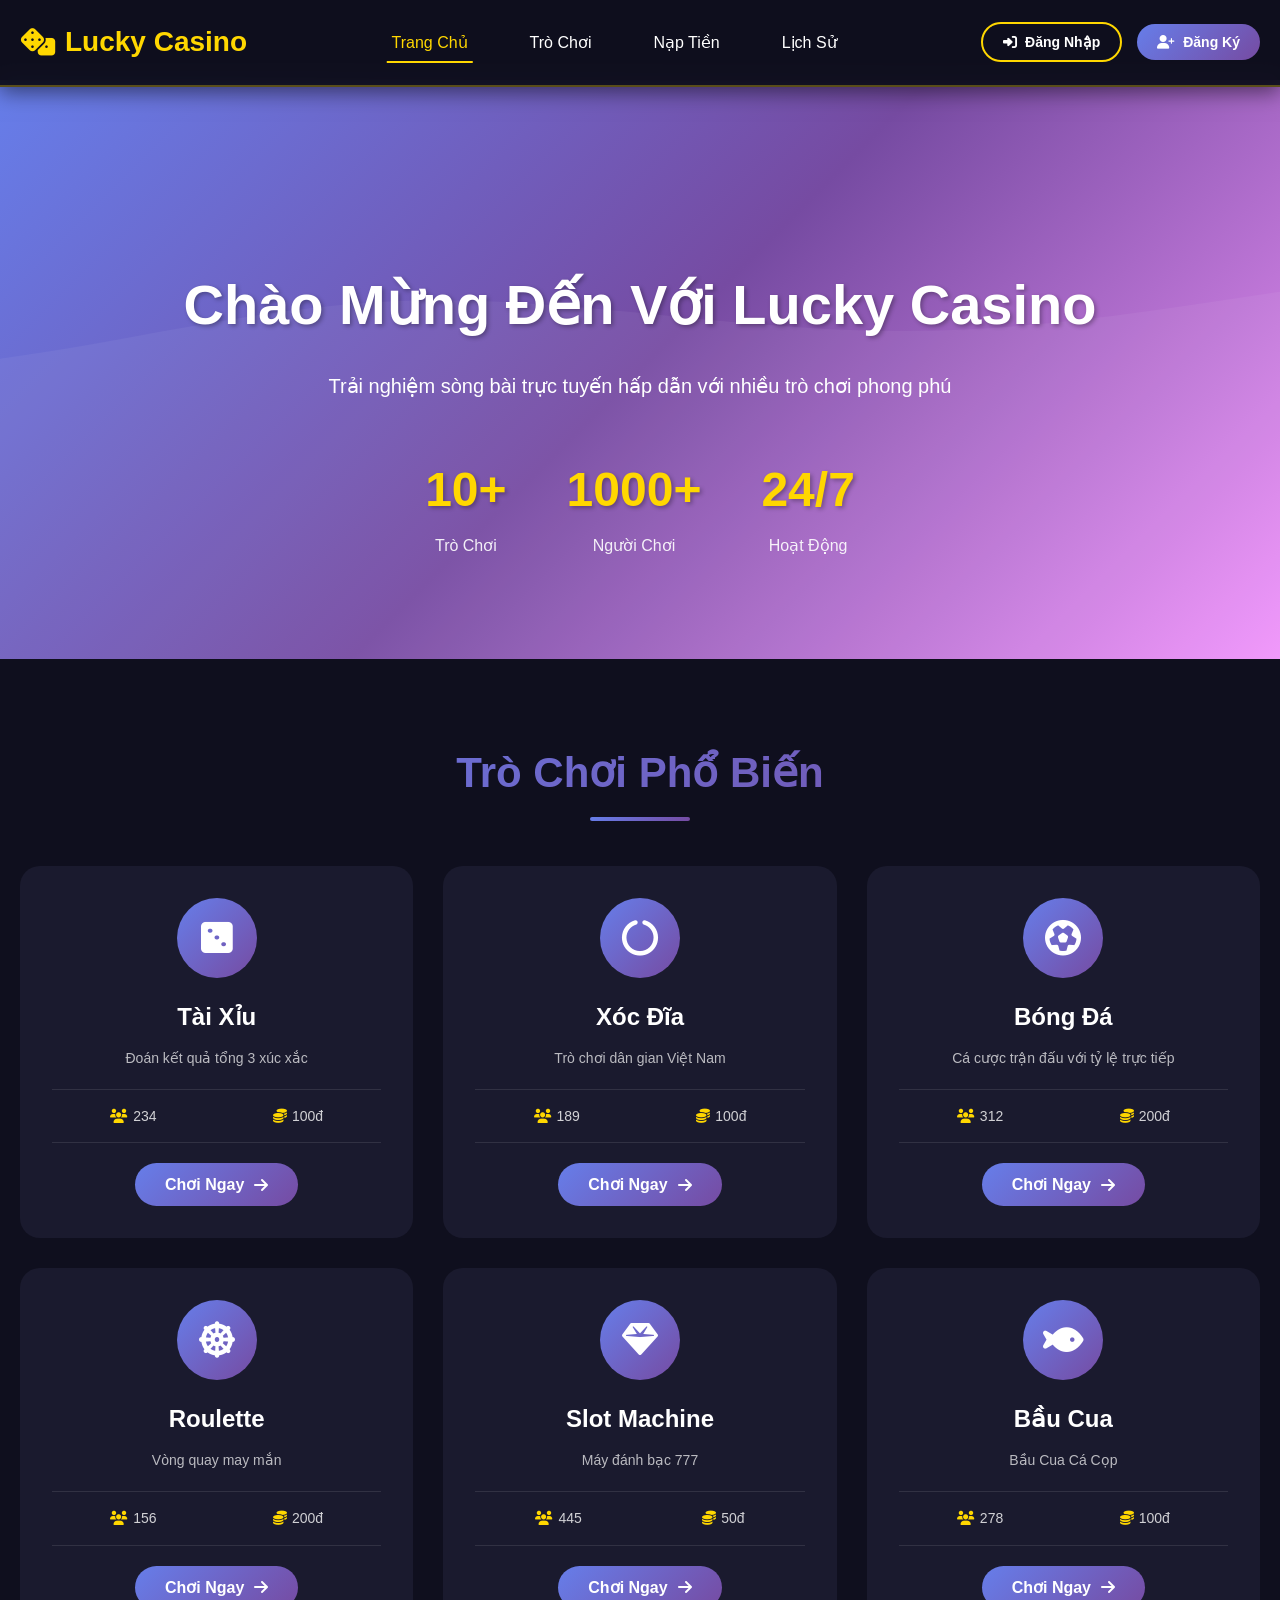
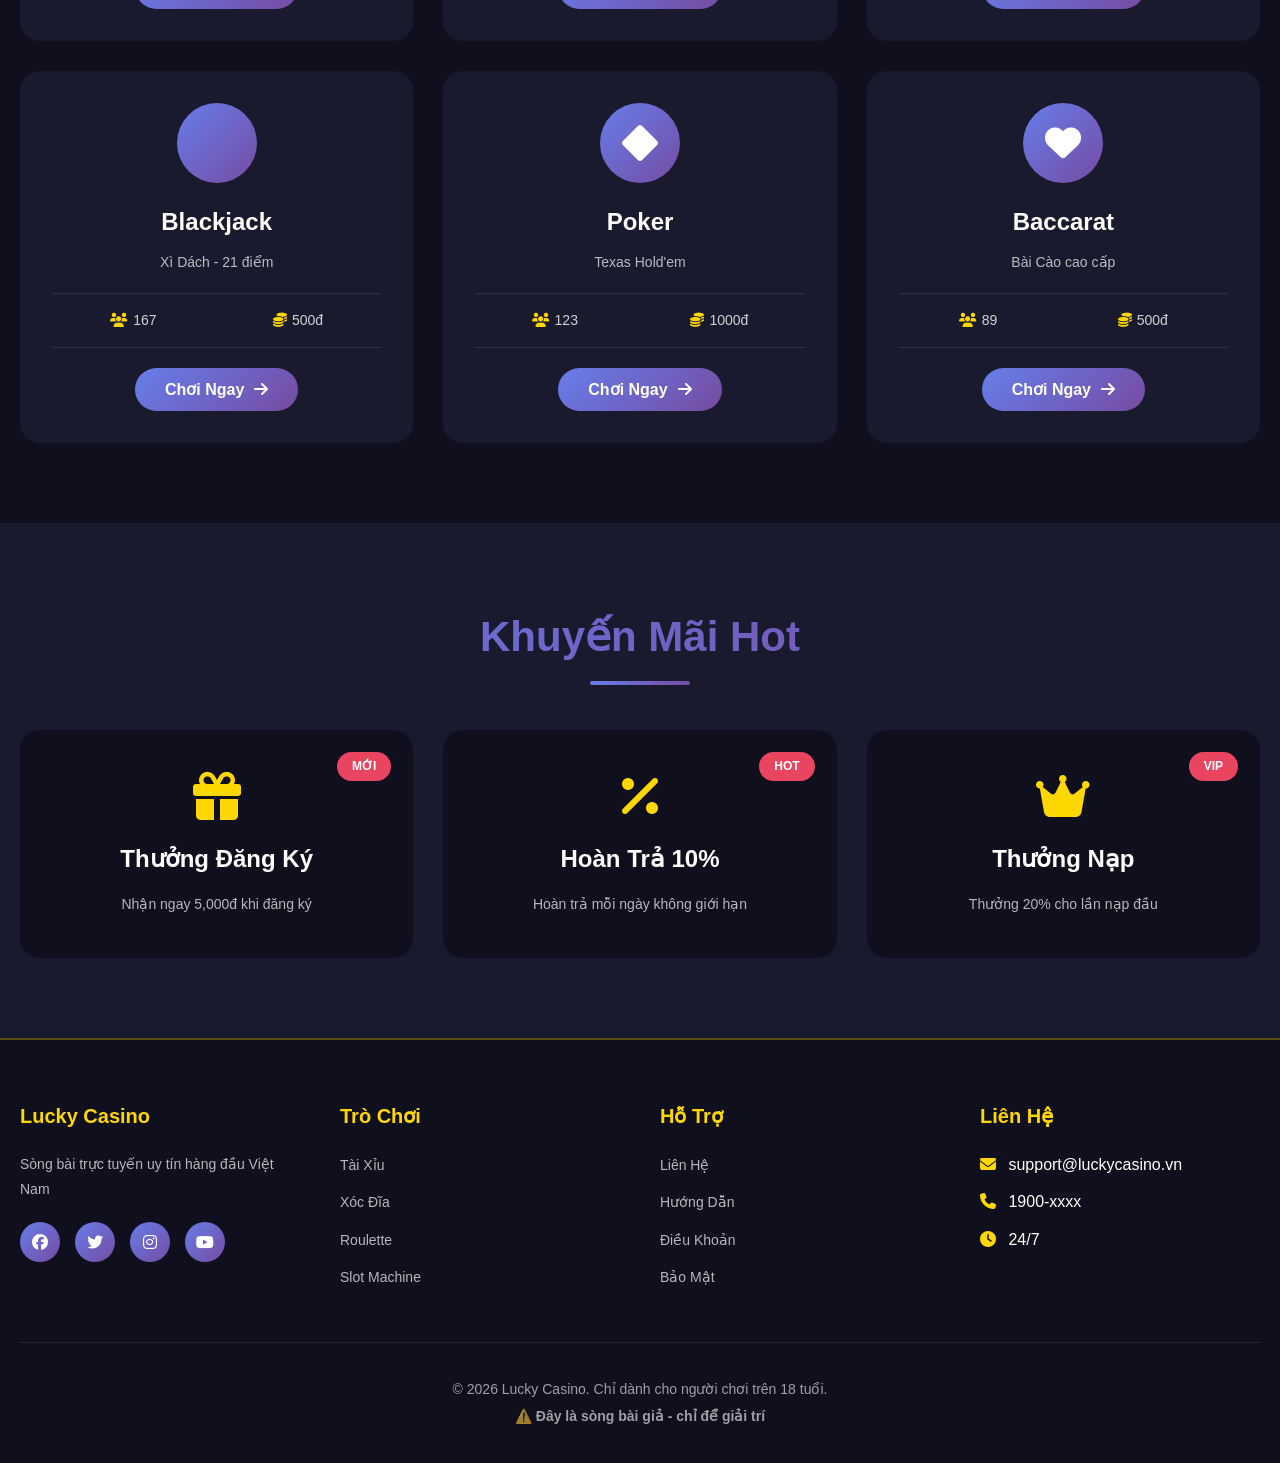
==== commit 8da8bcb8: "update football" ====
--- a/index.html
+++ b/index.html
@@ -129,6 +129,23 @@
                     </button>
                 </div>
 
+                <!-- Bóng Đá -->
+                <div class="game-card" data-game="bongda">
+                    <div class="game-icon">
+                        <i class="fas fa-futbol"></i>
+                    </div>
+                    <h3 class="game-title">Bóng Đá</h3>
+                    <p class="game-description">Cá cược trận đấu với tỷ lệ trực tiếp</p>
+                    <div class="game-stats">
+                        <span class="players"><i class="fas fa-users"></i> 312</span>
+                        <span class="min-bet"><i class="fas fa-coins"></i> 200đ</span>
+                    </div>
+                    <button class="play-btn">
+                        <span>Chơi Ngay</span>
+                        <i class="fas fa-arrow-right"></i>
+                    </button>
+                </div>
+
                 <!-- Roulette -->
                 <div class="game-card" data-game="roulette">
                     <div class="game-icon">
